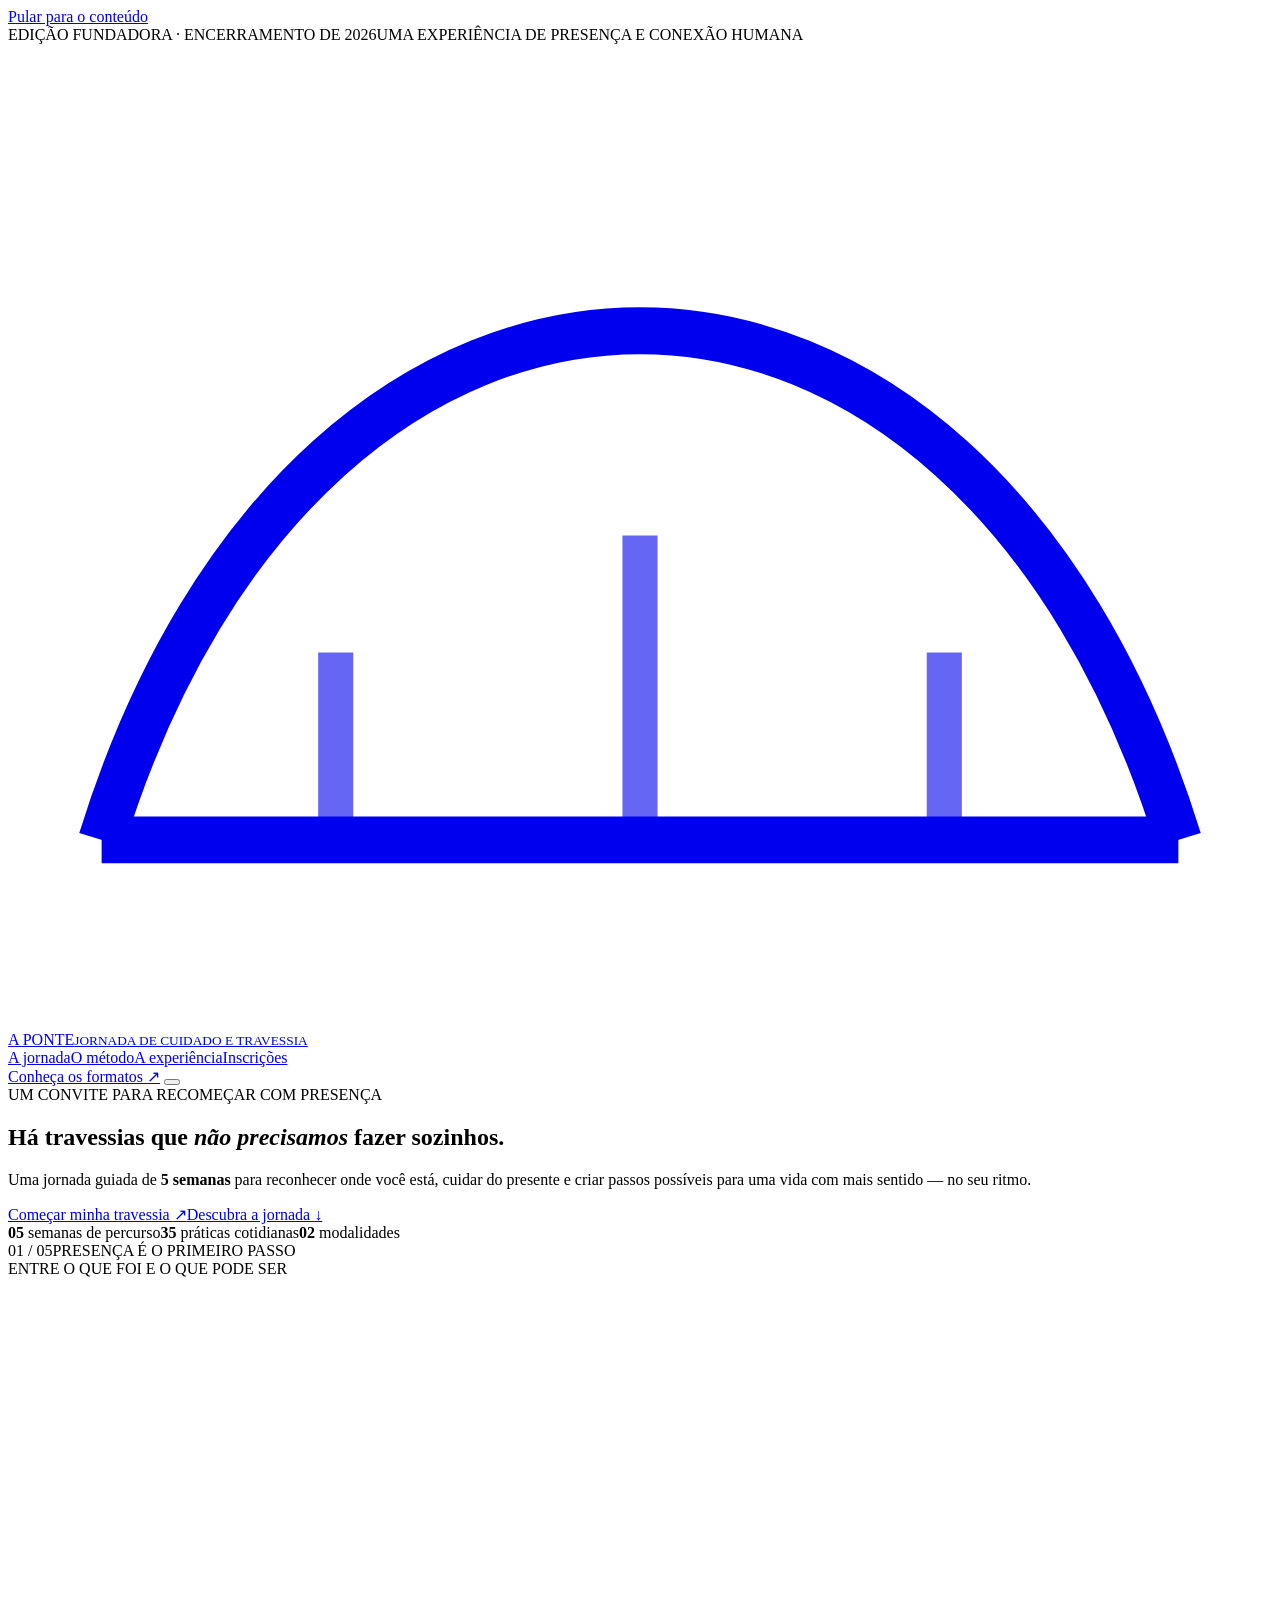
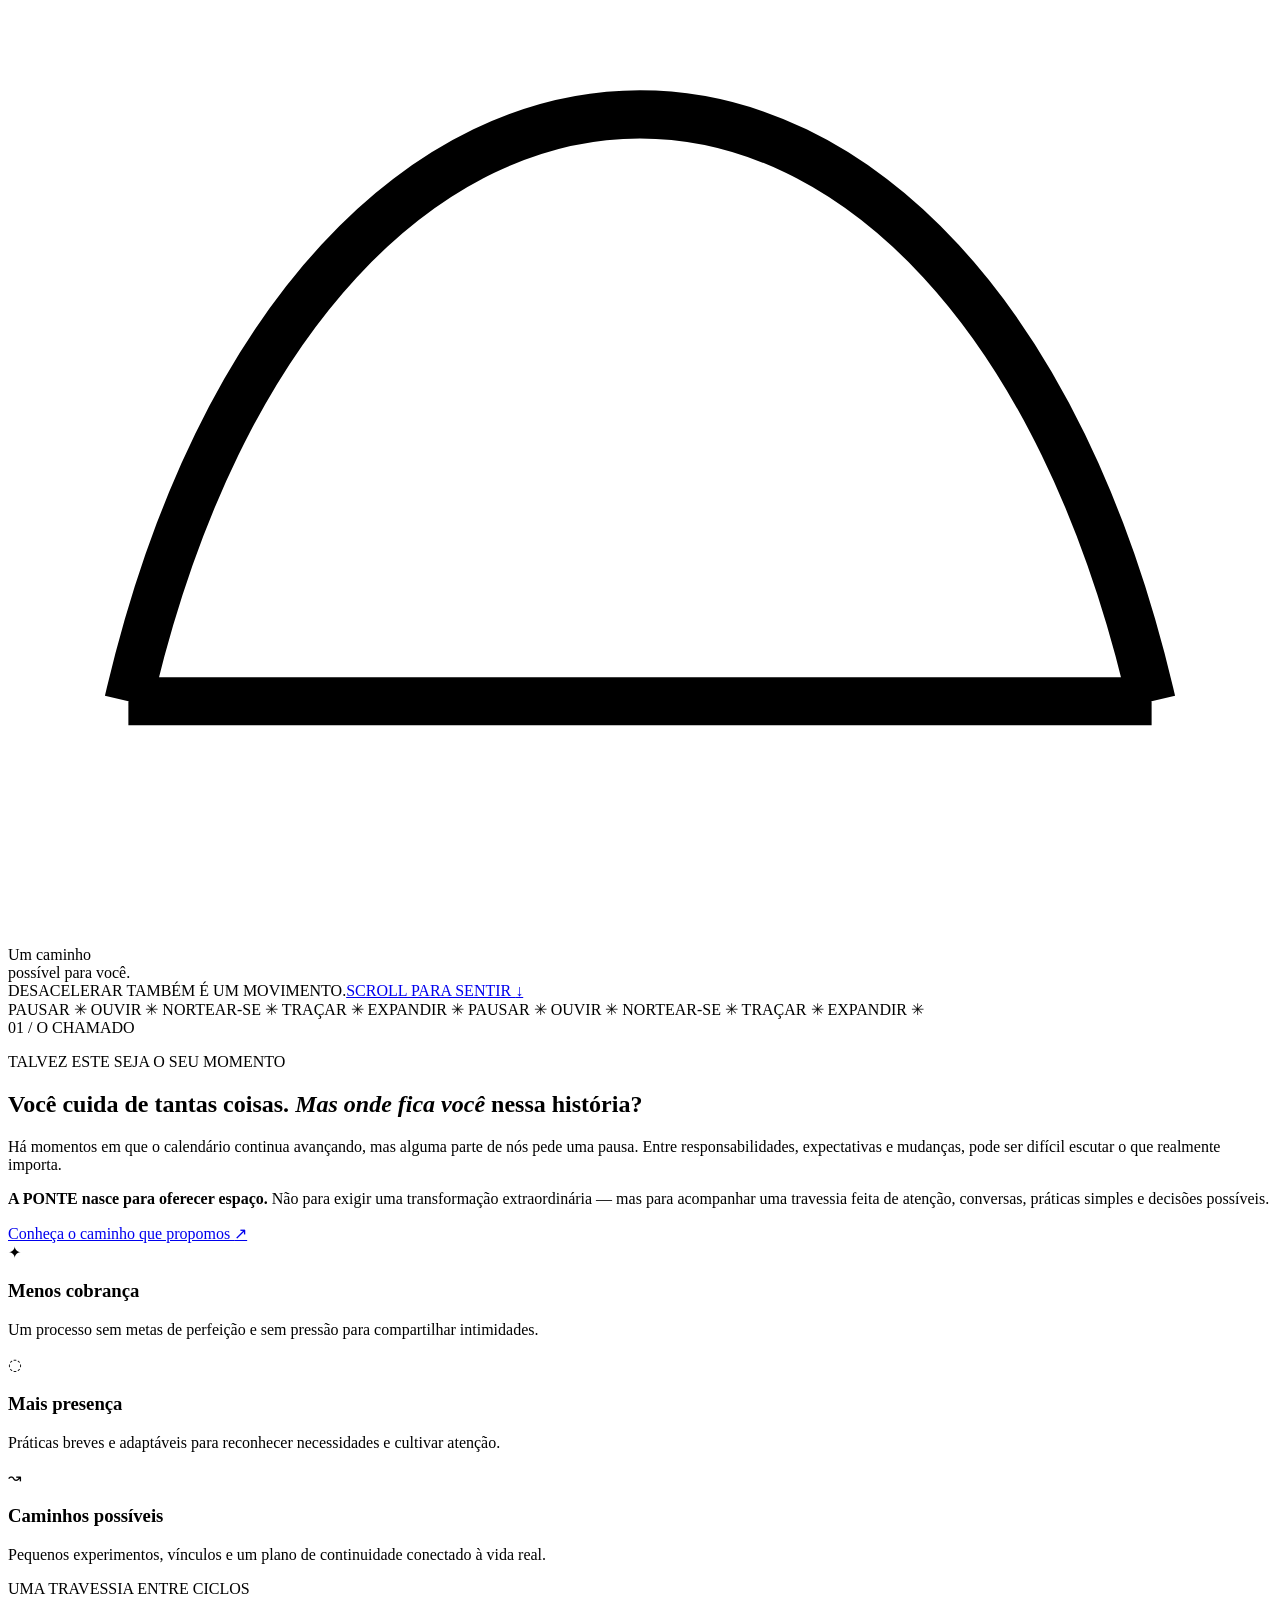
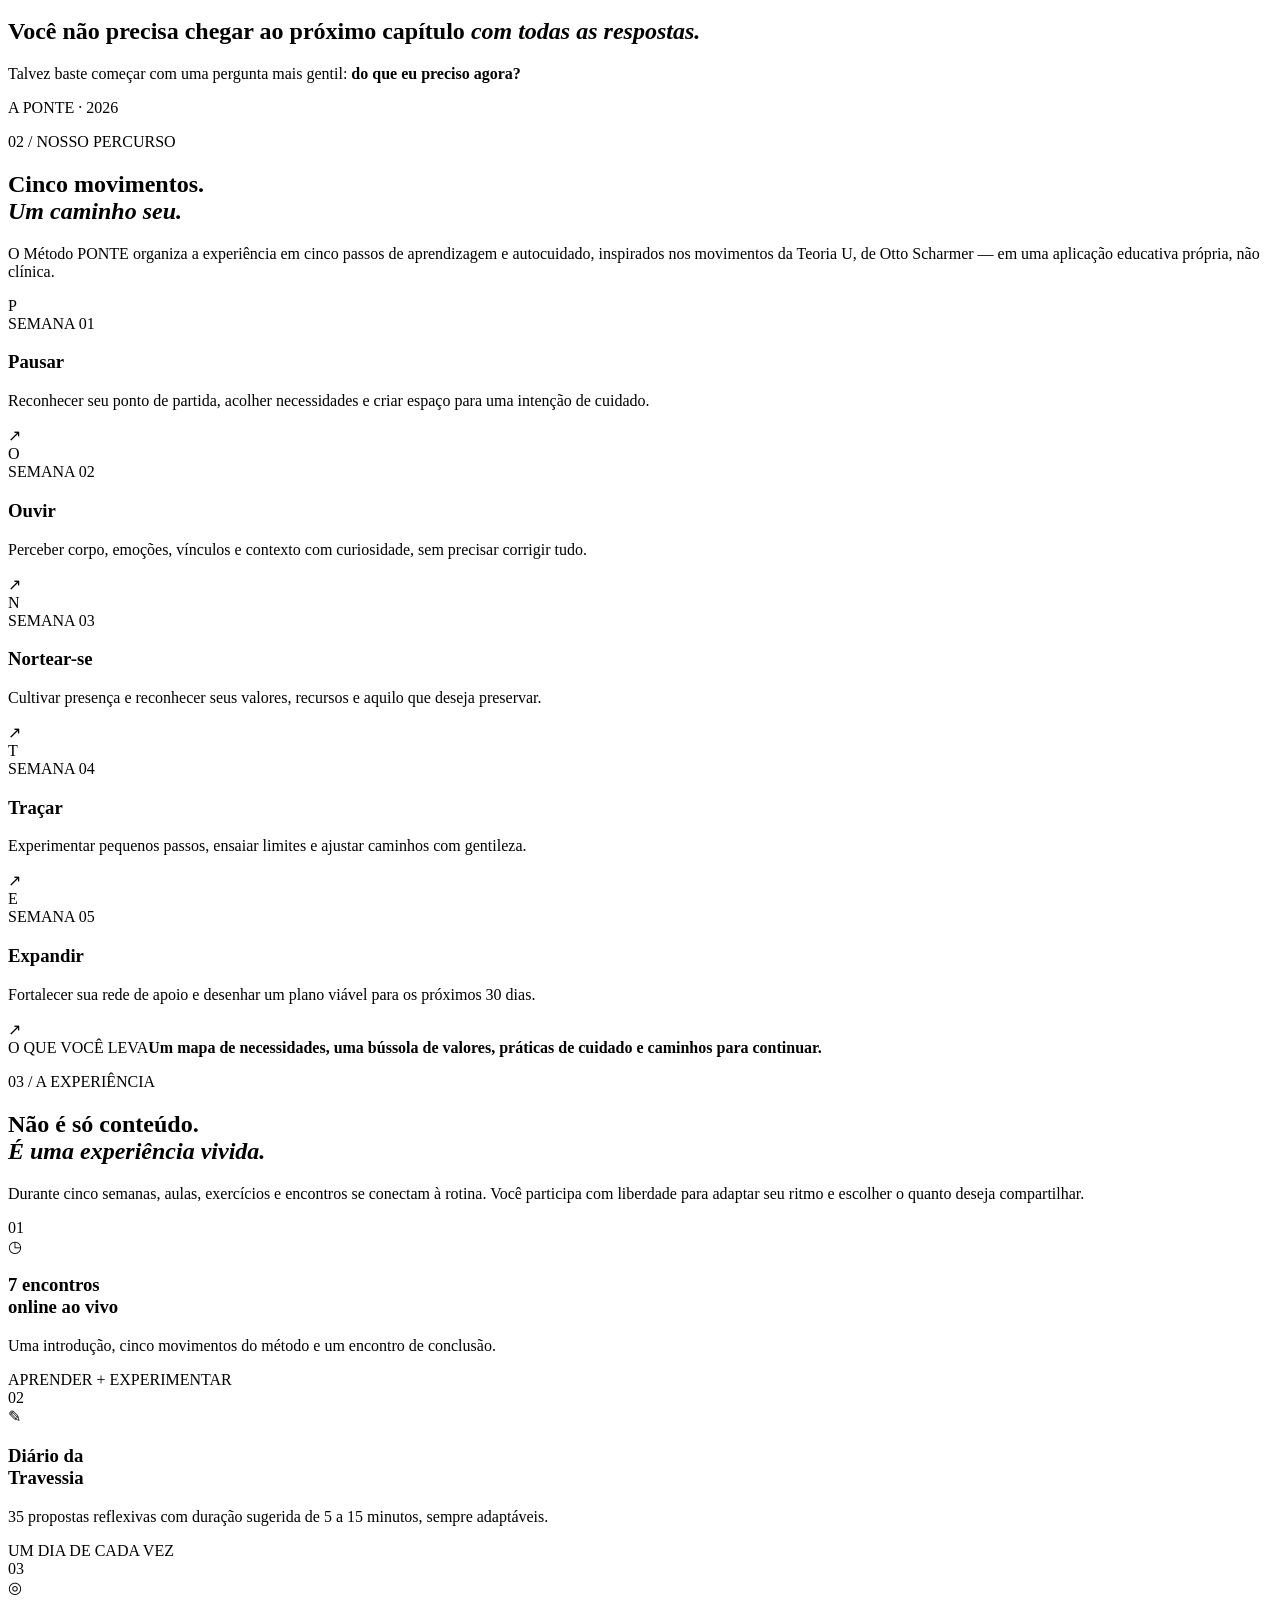
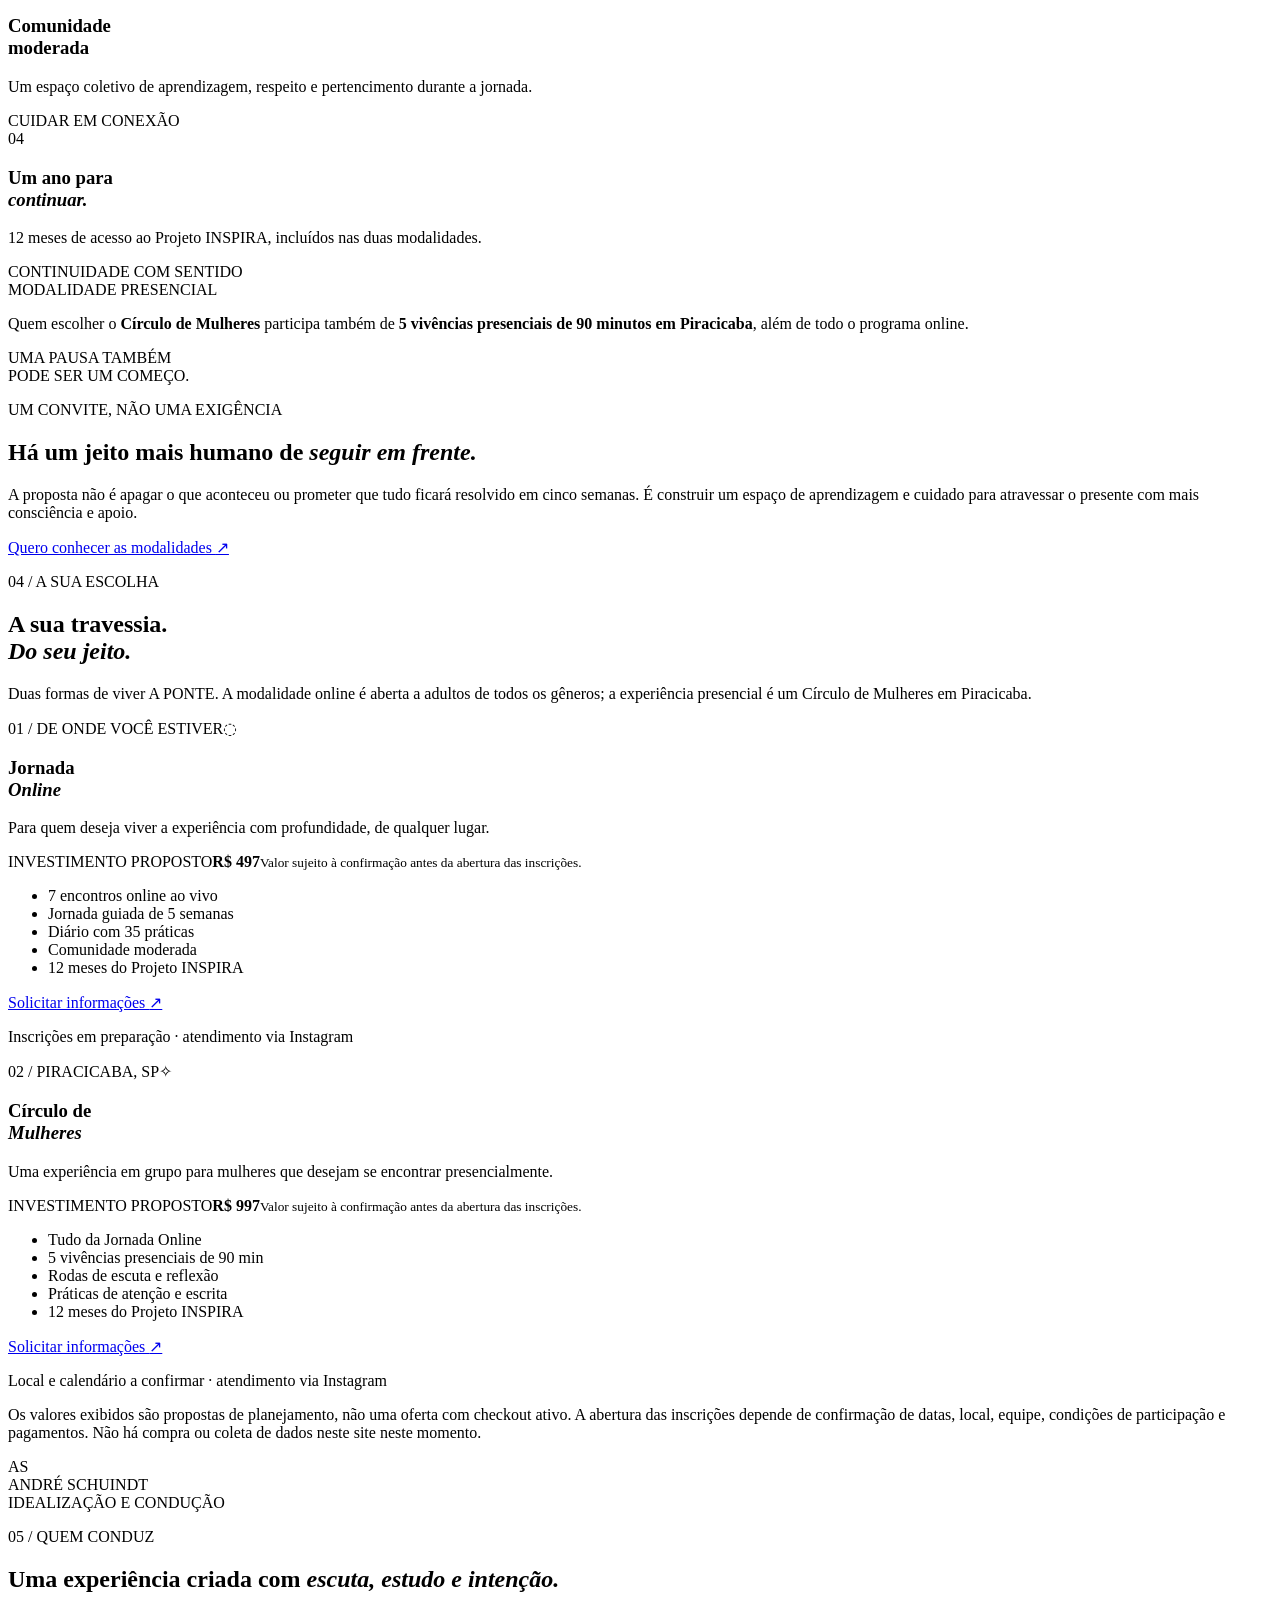
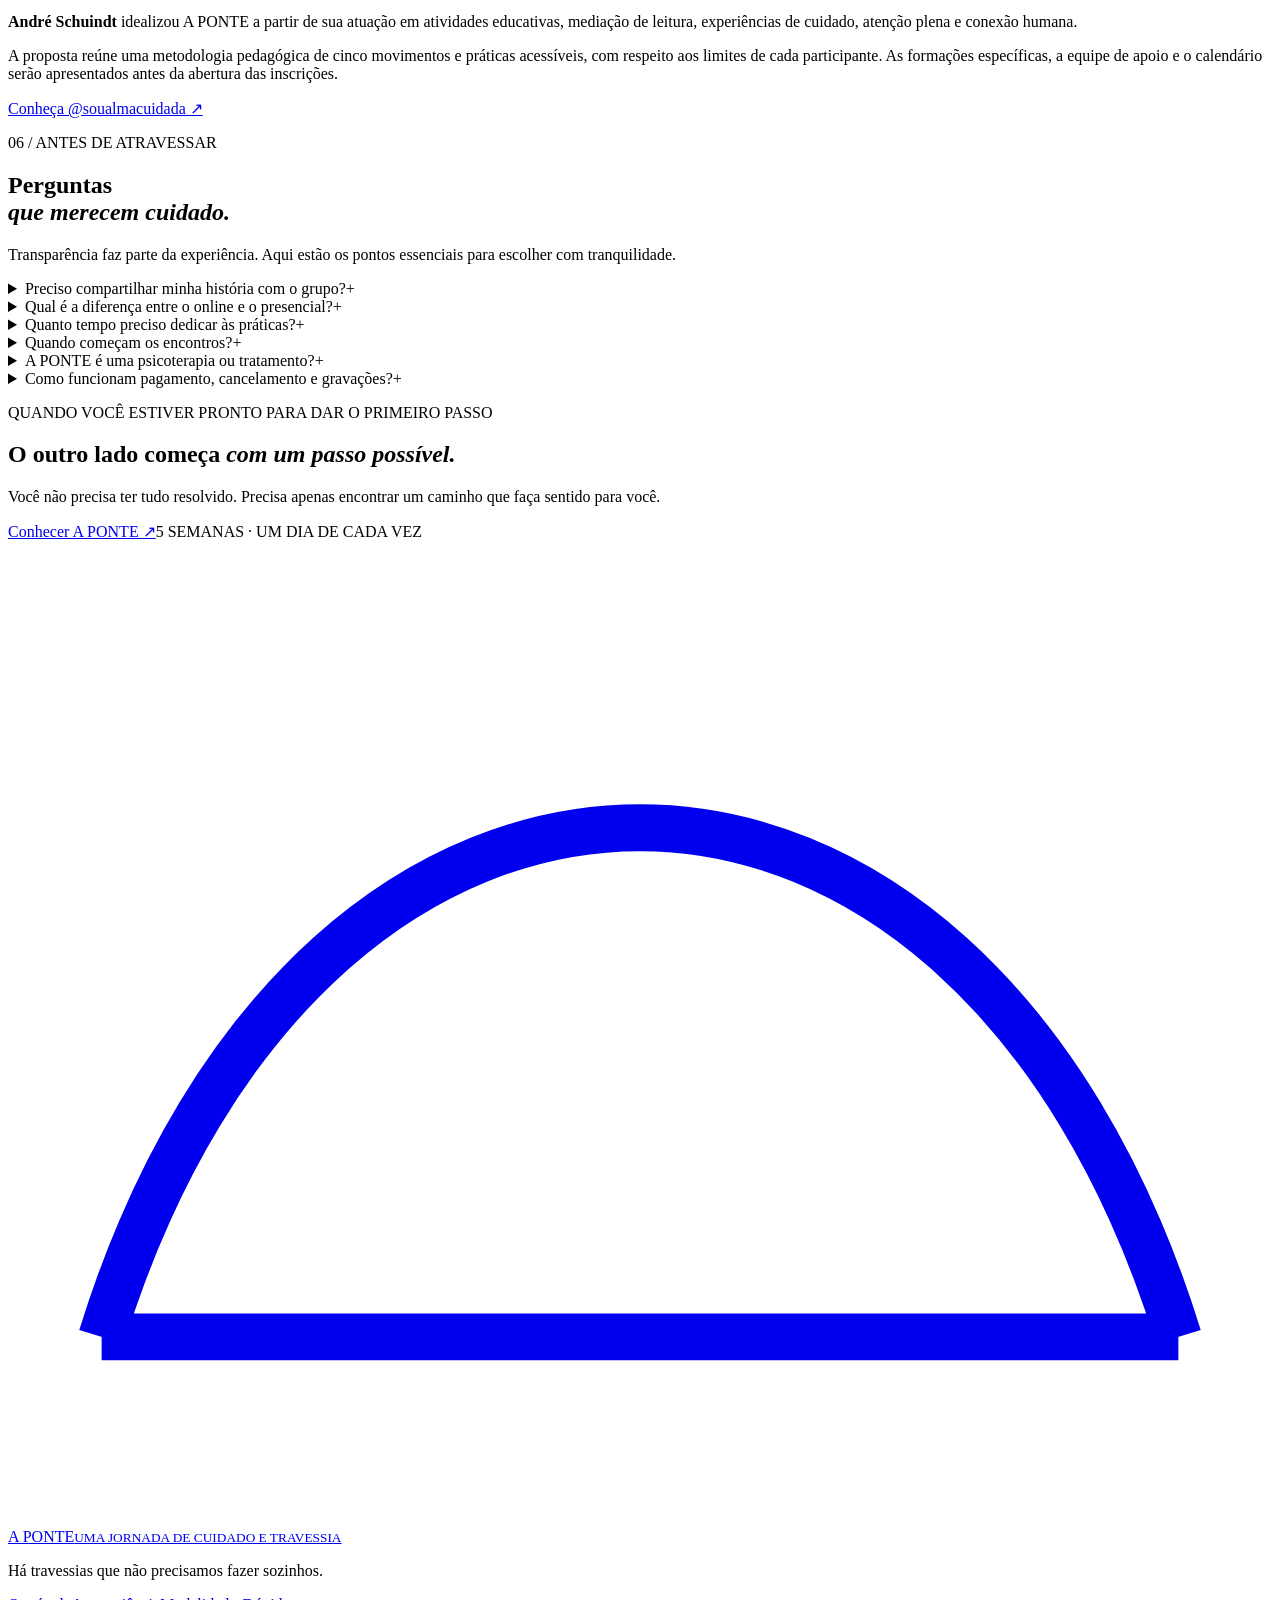
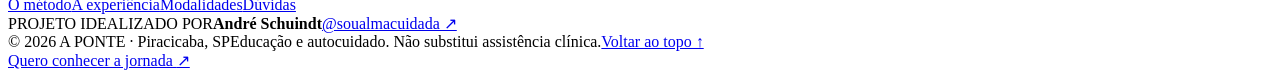
==== aponte/index.html @ 857b1884 "feat(aponte): add index.html" ====
<!doctype html>
<html lang="pt-BR">
<head>
  <meta charset="UTF-8" />
  <meta name="viewport" content="width=device-width, initial-scale=1" />
  <meta name="theme-color" content="#1C1722" />
  <meta name="description" content="A PONTE: uma jornada de cuidado e travessia em 5 semanas. Pausar, ouvir, nortear-se, traçar e expandir. Online ao vivo ou presencial em Piracicaba." />
  <meta property="og:type" content="website" />
  <meta property="og:locale" content="pt_BR" />
  <meta property="og:title" content="A PONTE — Uma Jornada de Cuidado e Travessia" />
  <meta property="og:description" content="Há travessias que não precisamos fazer sozinhos. Conheça a jornada de cinco semanas com práticas de presença, reflexão e conexão humana." />
  <meta property="og:url" content="https://aponte.vercel.app/" />
  <link rel="canonical" href="https://aponte.vercel.app/" />
  <link rel="icon" type="image/svg+xml" href="./favicon.svg" />
  <link rel="preconnect" href="https://fonts.googleapis.com" />
  <link rel="preconnect" href="https://fonts.gstatic.com" crossorigin />
  <link rel="preconnect" href="https://images.unsplash.com" />
  <link href="https://fonts.googleapis.com/css2?family=Cormorant+Garamond:ital,wght@0,400;0,500;0,600;1,400;1,500;1,600&family=DM+Sans:wght@400;450;500;600;700&display=swap" rel="stylesheet" />
  <link rel="stylesheet" href="./styles.css" />
  <title>A PONTE — Uma Jornada de Cuidado e Travessia</title>
</head>
<body>
  <a class="skip-link" href="#conteudo">Pular para o conteúdo</a>
  <div class="progress" aria-hidden="true" id="progress"></div>
  <div class="topline"><span>EDIÇÃO FUNDADORA · ENCERRAMENTO DE 2026</span><span class="topline-right">UMA EXPERIÊNCIA DE PRESENÇA E CONEXÃO HUMANA</span></div>
  <header class="header" id="header">
    <div class="shell nav-inner">
      <a class="brand" href="#inicio" aria-label="A PONTE — Início">
        <svg class="brand-mark" viewBox="0 0 54 42" fill="none" aria-hidden="true"><path d="M4 34C13 5 41 5 50 34" stroke="currentColor" stroke-width="2"/><path d="M4 34H50" stroke="currentColor" stroke-width="2"/><path d="M14 34V26M27 34V21M40 34V26" stroke="currentColor" stroke-opacity=".6" stroke-width="1.5"/></svg>
        <span class="brand-text">A PONTE<small>JORNADA DE CUIDADO E TRAVESSIA</small></span>
      </a>
      <nav id="site-nav" class="site-nav" aria-label="Navegação principal">
        <a href="#essencia">A jornada</a><a href="#metodo">O método</a><a href="#experiencia">A experiência</a><a href="#planos">Inscrições</a>
      </nav>
      <a class="nav-cta" href="#planos">Conheça os formatos <span aria-hidden="true">↗</span></a>
      <button class="menu-toggle" type="button" aria-controls="site-nav" aria-expanded="false" aria-label="Abrir menu"><span></span><span></span></button>
    </div>
  </header>

  <main id="conteudo">
    <section class="hero" id="inicio" aria-labelledby="hero-title">
      <div class="hero-grain" aria-hidden="true"></div>
      <div class="shell hero-grid">
        <div class="hero-copy" data-reveal>
          <div class="eyebrow"><span class="eyebrow-line"></span> UM CONVITE PARA RECOMEÇAR COM PRESENÇA</div>
          <h1 id="hero-title">Há travessias que <em>não precisamos</em> fazer sozinhos<span class="dot">.</span></h1>
          <p class="hero-lead">Uma jornada guiada de <strong>5 semanas</strong> para reconhecer onde você está, cuidar do presente e criar passos possíveis para uma vida com mais sentido — no seu ritmo.</p>
          <div class="hero-actions"><a class="btn btn-primary" href="#planos">Começar minha travessia <span aria-hidden="true">↗</span></a><a class="quiet-link" href="#essencia">Descubra a jornada <span aria-hidden="true">↓</span></a></div>
          <div class="hero-facts" aria-label="Informações principais"><span><b>05</b> semanas de percurso</span><i></i><span><b>35</b> práticas cotidianas</span><i></i><span><b>02</b> modalidades</span></div>
        </div>
        <div class="hero-scene" data-reveal>
          <div class="scene-ring" aria-hidden="true"></div>
          <div class="hero-arch" role="img" aria-label="Luz suave sobre a paisagem, evocando o início de uma travessia">
            <div class="hero-arch-sun"></div>
            <div class="scene-caption"><span>01 / 05</span><span>PRESENÇA É O PRIMEIRO PASSO</span></div>
          </div>
          <div class="scene-side-note">ENTRE O QUE FOI E O QUE PODE SER</div>
          <div class="scene-badge"><svg viewBox="0 0 42 42" aria-hidden="true"><path d="M4 34C10 8 32 8 38 34M4 34H38" stroke="currentColor" fill="none" stroke-width="1.6"/></svg><span>Um caminho<br/>possível para você.</span></div>
        </div>
      </div>
      <div class="hero-bottom"><span>DESACELERAR TAMBÉM É UM MOVIMENTO.</span><a href="#essencia" aria-label="Ir para a próxima seção">SCROLL PARA SENTIR <span aria-hidden="true">↓</span></a></div>
    </section>

    <div class="marquee" aria-label="Pausar. Ouvir. Nortear-se. Traçar. Expandir."><div>PAUSAR <span>✳</span> OUVIR <span>✳</span> NORTEAR-SE <span>✳</span> TRAÇAR <span>✳</span> EXPANDIR <span>✳</span> PAUSAR <span>✳</span> OUVIR <span>✳</span> NORTEAR-SE <span>✳</span> TRAÇAR <span>✳</span> EXPANDIR <span>✳</span></div></div>

    <section class="section essence" id="essencia" aria-labelledby="essence-title">
      <div class="shell essence-grid">
        <div class="section-index" data-reveal><span class="section-number">01 / O CHAMADO</span><div class="mini-arch" aria-hidden="true"></div></div>
        <div class="essence-copy" data-reveal>
          <p class="overline">TALVEZ ESTE SEJA O SEU MOMENTO</p>
          <h2 id="essence-title">Você cuida de tantas coisas. <em>Mas onde fica você</em> nessa história?</h2>
          <p>Há momentos em que o calendário continua avançando, mas alguma parte de nós pede uma pausa. Entre responsabilidades, expectativas e mudanças, pode ser difícil escutar o que realmente importa.</p>
          <p><strong>A PONTE nasce para oferecer espaço.</strong> Não para exigir uma transformação extraordinária — mas para acompanhar uma travessia feita de atenção, conversas, práticas simples e decisões possíveis.</p>
          <a class="text-link" href="#metodo">Conheça o caminho que propomos <span aria-hidden="true">↗</span></a>
        </div>
      </div>
      <div class="shell essence-cards" data-reveal>
        <article><span class="card-symbol">✦</span><h3>Menos cobrança</h3><p>Um processo sem metas de perfeição e sem pressão para compartilhar intimidades.</p></article>
        <article><span class="card-symbol">◌</span><h3>Mais presença</h3><p>Práticas breves e adaptáveis para reconhecer necessidades e cultivar atenção.</p></article>
        <article><span class="card-symbol">↝</span><h3>Caminhos possíveis</h3><p>Pequenos experimentos, vínculos e um plano de continuidade conectado à vida real.</p></article>
      </div>
    </section>

    <section class="visual-interlude" aria-labelledby="interlude-title">
      <div class="interlude-image" role="img" aria-label="Montanhas e lago sob luz natural suave"></div>
      <div class="interlude-shade"></div>
      <div class="shell interlude-content" data-reveal><p class="overline">UMA TRAVESSIA ENTRE CICLOS</p><h2 id="interlude-title">Você não precisa chegar ao próximo capítulo <em>com todas as respostas.</em></h2><p>Talvez baste começar com uma pergunta mais gentil: <strong>do que eu preciso agora?</strong></p></div>
      <div class="interlude-corner" aria-hidden="true">A PONTE · 2026</div>
    </section>

    <section class="section method" id="metodo" aria-labelledby="method-title">
      <div class="shell">
        <div class="method-heading" data-reveal><div><p class="overline">02 / NOSSO PERCURSO</p><h2 id="method-title">Cinco movimentos.<br/><em>Um caminho seu.</em></h2></div><p>O Método PONTE organiza a experiência em cinco passos de aprendizagem e autocuidado, inspirados nos movimentos da Teoria U, de Otto Scharmer — em uma aplicação educativa própria, não clínica.</p></div>
        <div class="method-list">
          <article class="method-item" data-reveal><div class="method-letter">P</div><div><span>SEMANA 01</span><h3>Pausar</h3></div><p>Reconhecer seu ponto de partida, acolher necessidades e criar espaço para uma intenção de cuidado.</p><div class="method-arrow" aria-hidden="true">↗</div></article>
          <article class="method-item" data-reveal><div class="method-letter">O</div><div><span>SEMANA 02</span><h3>Ouvir</h3></div><p>Perceber corpo, emoções, vínculos e contexto com curiosidade, sem precisar corrigir tudo.</p><div class="method-arrow" aria-hidden="true">↗</div></article>
          <article class="method-item" data-reveal><div class="method-letter">N</div><div><span>SEMANA 03</span><h3>Nortear-se</h3></div><p>Cultivar presença e reconhecer seus valores, recursos e aquilo que deseja preservar.</p><div class="method-arrow" aria-hidden="true">↗</div></article>
          <article class="method-item" data-reveal><div class="method-letter">T</div><div><span>SEMANA 04</span><h3>Traçar</h3></div><p>Experimentar pequenos passos, ensaiar limites e ajustar caminhos com gentileza.</p><div class="method-arrow" aria-hidden="true">↗</div></article>
          <article class="method-item" data-reveal><div class="method-letter">E</div><div><span>SEMANA 05</span><h3>Expandir</h3></div><p>Fortalecer sua rede de apoio e desenhar um plano viável para os próximos 30 dias.</p><div class="method-arrow" aria-hidden="true">↗</div></article>
        </div>
        <div class="method-note" data-reveal><span>O QUE VOCÊ LEVA</span><strong>Um mapa de necessidades, uma bússola de valores, práticas de cuidado e caminhos para continuar.</strong></div>
      </div>
    </section>

    <section class="section experience" id="experiencia" aria-labelledby="experience-title">
      <div class="shell">
        <div class="exp-header" data-reveal><div><p class="overline">03 / A EXPERIÊNCIA</p><h2 id="experience-title">Não é só conteúdo.<br/><em>É uma experiência vivida.</em></h2></div><p>Durante cinco semanas, aulas, exercícios e encontros se conectam à rotina. Você participa com liberdade para adaptar seu ritmo e escolher o quanto deseja compartilhar.</p></div>
        <div class="exp-grid" data-reveal>
          <article class="exp-feature exp-feature-dark"><span class="exp-n">01</span><div class="exp-icon">◷</div><h3>7 encontros<br/>online ao vivo</h3><p>Uma introdução, cinco movimentos do método e um encontro de conclusão.</p><span class="exp-foot">APRENDER + EXPERIMENTAR</span></article>
          <article class="exp-feature"><span class="exp-n">02</span><div class="exp-icon">✎</div><h3>Diário da<br/>Travessia</h3><p>35 propostas reflexivas com duração sugerida de 5 a 15 minutos, sempre adaptáveis.</p><span class="exp-foot">UM DIA DE CADA VEZ</span></article>
          <article class="exp-feature"><span class="exp-n">03</span><div class="exp-icon">◎</div><h3>Comunidade<br/>moderada</h3><p>Um espaço coletivo de aprendizagem, respeito e pertencimento durante a jornada.</p><span class="exp-foot">CUIDAR EM CONEXÃO</span></article>
          <article class="exp-feature exp-feature-photo"><span class="exp-n">04</span><div><h3>Um ano para<br/><em>continuar.</em></h3><p>12 meses de acesso ao Projeto INSPIRA, incluídos nas duas modalidades.</p><span class="exp-foot">CONTINUIDADE COM SENTIDO</span></div></article>
        </div>
        <div class="exp-subnote"><span>MODALIDADE PRESENCIAL</span><p>Quem escolher o <strong>Círculo de Mulheres</strong> participa também de <strong>5 vivências presenciais de 90 minutos em Piracicaba</strong>, além de todo o programa online.</p></div>
      </div>
    </section>

    <section class="section invitation" aria-labelledby="invitation-title">
      <div class="shell invitation-layout" data-reveal><div class="invitation-frame"><span>UMA PAUSA TAMBÉM<br/>PODE SER UM COMEÇO.</span></div><div class="invitation-copy"><p class="overline">UM CONVITE, NÃO UMA EXIGÊNCIA</p><h2 id="invitation-title">Há um jeito mais humano de <em>seguir em frente.</em></h2><p>A proposta não é apagar o que aconteceu ou prometer que tudo ficará resolvido em cinco semanas. É construir um espaço de aprendizagem e cuidado para atravessar o presente com mais consciência e apoio.</p><a href="#planos" class="btn btn-outline">Quero conhecer as modalidades <span aria-hidden="true">↗</span></a></div></div>
    </section>

    <section class="section plans" id="planos" aria-labelledby="plans-title">
      <div class="shell">
        <div class="plans-head" data-reveal><p class="overline">04 / A SUA ESCOLHA</p><h2 id="plans-title">A sua travessia.<br/><em>Do seu jeito.</em></h2><p>Duas formas de viver A PONTE. A modalidade online é aberta a adultos de todos os gêneros; a experiência presencial é um Círculo de Mulheres em Piracicaba.</p></div>
        <div class="plans-grid" data-reveal>
          <article class="plan-card plan-light"><div class="plan-top"><span>01 / DE ONDE VOCÊ ESTIVER</span><span class="plan-symbol">◌</span></div><h3>Jornada<br/><em>Online</em></h3><p class="plan-desc">Para quem deseja viver a experiência com profundidade, de qualquer lugar.</p><div class="plan-price"><span>INVESTIMENTO PROPOSTO</span><strong>R$ 497</strong><small>Valor sujeito à confirmação antes da abertura das inscrições.</small></div><ul><li>7 encontros online ao vivo</li><li>Jornada guiada de 5 semanas</li><li>Diário com 35 práticas</li><li>Comunidade moderada</li><li>12 meses do Projeto INSPIRA</li></ul><a class="btn btn-ink" data-plan="online" href="https://www.instagram.com/soualmacuidada/" target="_blank" rel="noopener noreferrer">Solicitar informações <span aria-hidden="true">↗</span></a><p class="plan-caution">Inscrições em preparação · atendimento via Instagram</p></article>
          <article class="plan-card plan-dark"><div class="plan-top"><span>02 / PIRACICABA, SP</span><span class="plan-symbol">✧</span></div><h3>Círculo de<br/><em>Mulheres</em></h3><p class="plan-desc">Uma experiência em grupo para mulheres que desejam se encontrar presencialmente.</p><div class="plan-price"><span>INVESTIMENTO PROPOSTO</span><strong>R$ 997</strong><small>Valor sujeito à confirmação antes da abertura das inscrições.</small></div><ul><li>Tudo da Jornada Online</li><li>5 vivências presenciais de 90 min</li><li>Rodas de escuta e reflexão</li><li>Práticas de atenção e escrita</li><li>12 meses do Projeto INSPIRA</li></ul><a class="btn btn-primary" data-plan="presencial" href="https://www.instagram.com/soualmacuidada/" target="_blank" rel="noopener noreferrer">Solicitar informações <span aria-hidden="true">↗</span></a><p class="plan-caution">Local e calendário a confirmar · atendimento via Instagram</p></article>
        </div>
        <p class="plans-disclaimer" data-reveal>Os valores exibidos são propostas de planejamento, não uma oferta com checkout ativo. A abertura das inscrições depende de confirmação de datas, local, equipe, condições de participação e pagamentos. Não há compra ou coleta de dados neste site neste momento.</p>
      </div>
    </section>

    <section class="section facilitator" id="conducao" aria-labelledby="facilitator-title">
      <div class="shell facilitator-grid"><div class="facilitator-visual" data-reveal><div class="facilitator-monogram">AS</div><span>ANDRÉ SCHUINDT<br/>IDEALIZAÇÃO E CONDUÇÃO</span></div><div data-reveal><p class="overline">05 / QUEM CONDUZ</p><h2 id="facilitator-title">Uma experiência criada com <em>escuta, estudo e intenção.</em></h2><p><strong>André Schuindt</strong> idealizou A PONTE a partir de sua atuação em atividades educativas, mediação de leitura, experiências de cuidado, atenção plena e conexão humana.</p><p>A proposta reúne uma metodologia pedagógica de cinco movimentos e práticas acessíveis, com respeito aos limites de cada participante. As formações específicas, a equipe de apoio e o calendário serão apresentados antes da abertura das inscrições.</p><a class="text-link" href="https://www.instagram.com/soualmacuidada/" target="_blank" rel="noopener noreferrer">Conheça @soualmacuidada <span aria-hidden="true">↗</span></a></div></div>
    </section>

    <section class="section faq" id="perguntas" aria-labelledby="faq-title"><div class="shell faq-grid"><div data-reveal><p class="overline">06 / ANTES DE ATRAVESSAR</p><h2 id="faq-title">Perguntas<br/><em>que merecem cuidado.</em></h2><p>Transparência faz parte da experiência. Aqui estão os pontos essenciais para escolher com tranquilidade.</p></div><div class="faq-items" data-reveal>
      <details><summary>Preciso compartilhar minha história com o grupo?<span>+</span></summary><div class="answer">Não. A participação nas conversas é sempre voluntária. Você pode acompanhar, refletir e realizar as práticas no seu ritmo, sem exposição de intimidades.</div></details>
      <details><summary>Qual é a diferença entre o online e o presencial?<span>+</span></summary><div class="answer">O online inclui sete encontros ao vivo, materiais, Diário da Travessia, comunidade e 12 meses do INSPIRA. O Círculo de Mulheres inclui tudo isso e mais cinco vivências presenciais de 90 minutos em Piracicaba. As rodas presenciais não serão transmitidas à turma online.</div></details>
      <details><summary>Quanto tempo preciso dedicar às práticas?<span>+</span></summary><div class="answer">As propostas do diário foram planejadas para cerca de 5 a 15 minutos por dia, com alternativas mais curtas. Não é necessário completar cada prática para permanecer na jornada.</div></details>
      <details><summary>Quando começam os encontros?<span>+</span></summary><div class="answer">A primeira edição é planejada para o encerramento de 2026. O calendário, os horários, o espaço presencial e as regras de participação serão divulgados antes da abertura das inscrições.</div></details>
      <details><summary>A PONTE é uma psicoterapia ou tratamento?<span>+</span></summary><div class="answer">Não. A PONTE é uma experiência educativa de autocuidado e desenvolvimento pessoal. Não substitui psicoterapia, atendimento médico, avaliação profissional nem serviços de urgência. Se você precisa de cuidado clínico, procure profissionais habilitados.</div></details>
      <details><summary>Como funcionam pagamento, cancelamento e gravações?<span>+</span></summary><div class="answer">Os meios de pagamento, o parcelamento, a política de cancelamento e o prazo de acesso às gravações didáticas serão publicados na abertura das inscrições, com respeito à legislação aplicável. Conversas íntimas de participantes não serão utilizadas como material promocional ou gravadas como parte da oferta.</div></details>
    </div></div></section>

    <section class="final-cta" aria-labelledby="final-title"><div class="final-halo" aria-hidden="true"></div><div class="shell final-inner" data-reveal><p class="overline">QUANDO VOCÊ ESTIVER PRONTO PARA DAR O PRIMEIRO PASSO</p><h2 id="final-title">O outro lado começa <em>com um passo possível.</em></h2><p>Você não precisa ter tudo resolvido. Precisa apenas encontrar um caminho que faça sentido para você.</p><a class="btn btn-primary" href="#planos">Conhecer A PONTE <span aria-hidden="true">↗</span></a><span>5 SEMANAS · UM DIA DE CADA VEZ</span></div></section>
  </main>
  <footer class="footer"><div class="shell footer-main"><div><a class="brand footer-brand" href="#inicio"><svg class="brand-mark" viewBox="0 0 54 42" fill="none" aria-hidden="true"><path d="M4 34C13 5 41 5 50 34M4 34H50" stroke="currentColor" stroke-width="2"/></svg><span class="brand-text">A PONTE<small>UMA JORNADA DE CUIDADO E TRAVESSIA</small></span></a><p>Há travessias que não precisamos fazer sozinhos.</p></div><div class="footer-links"><a href="#metodo">O método</a><a href="#experiencia">A experiência</a><a href="#planos">Modalidades</a><a href="#perguntas">Dúvidas</a></div><div class="footer-contact"><span>PROJETO IDEALIZADO POR</span><strong>André Schuindt</strong><a href="https://www.instagram.com/soualmacuidada/" target="_blank" rel="noopener noreferrer">@soualmacuidada ↗</a></div></div><div class="shell footer-bottom"><span>© <span id="year">2026</span> A PONTE · Piracicaba, SP</span><span>Educação e autocuidado. Não substitui assistência clínica.</span><a href="#inicio">Voltar ao topo ↑</a></div></footer>
  <div class="mobile-sticky"><a href="#planos">Quero conhecer a jornada <span aria-hidden="true">↗</span></a></div>
  <script src="./script.js" defer></script>
</body>
</html>
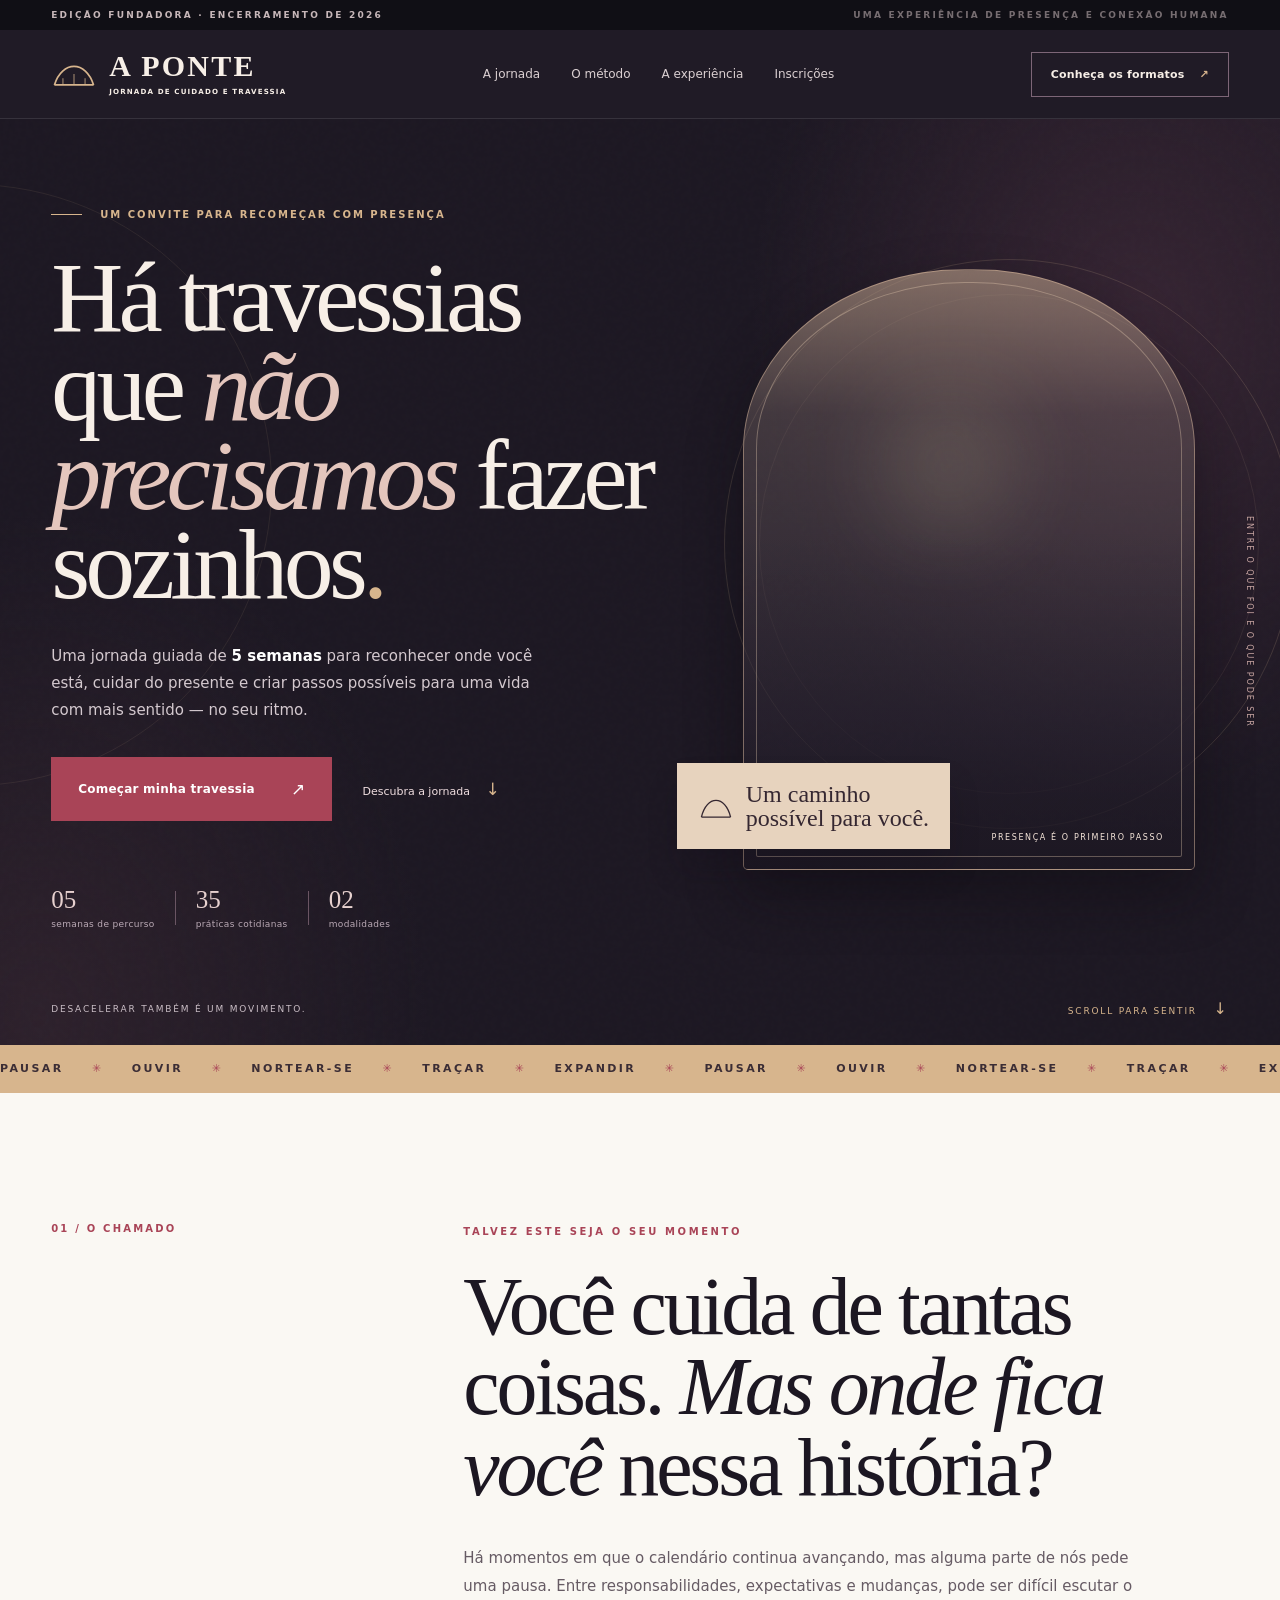
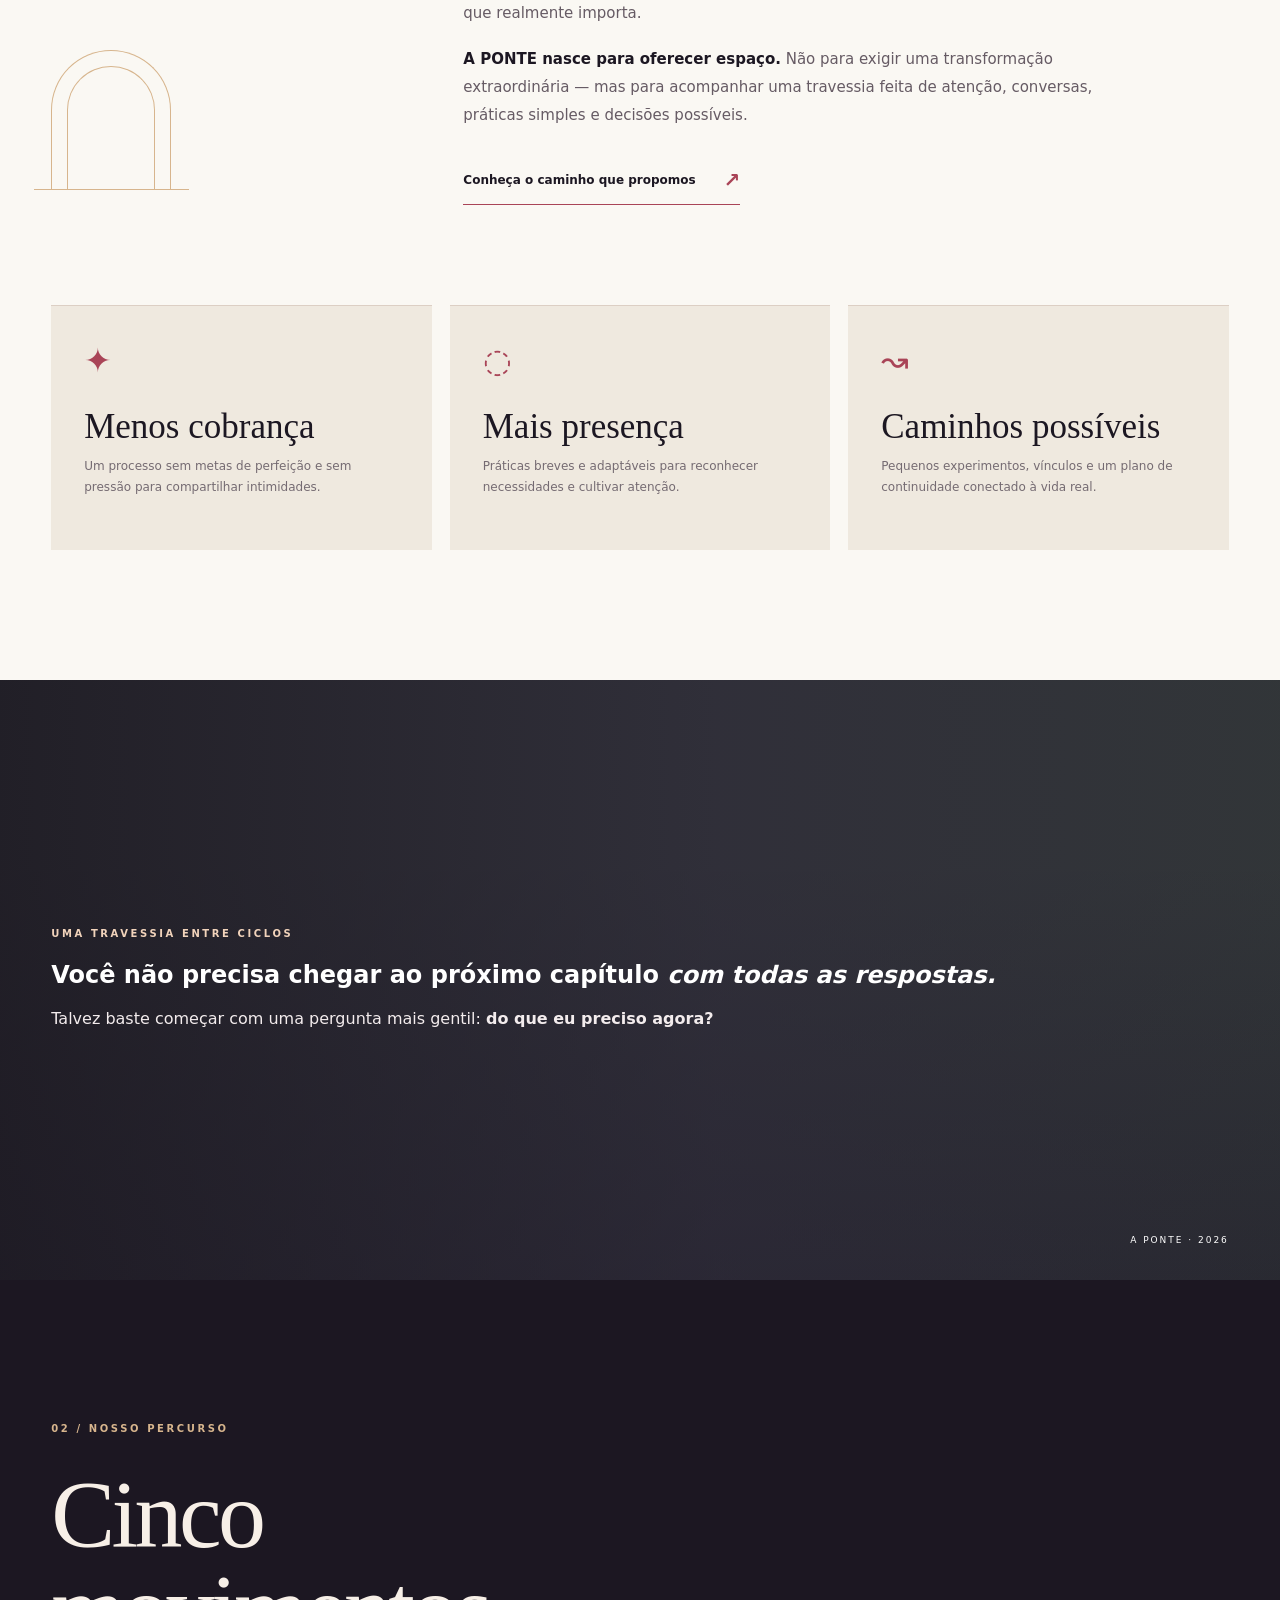
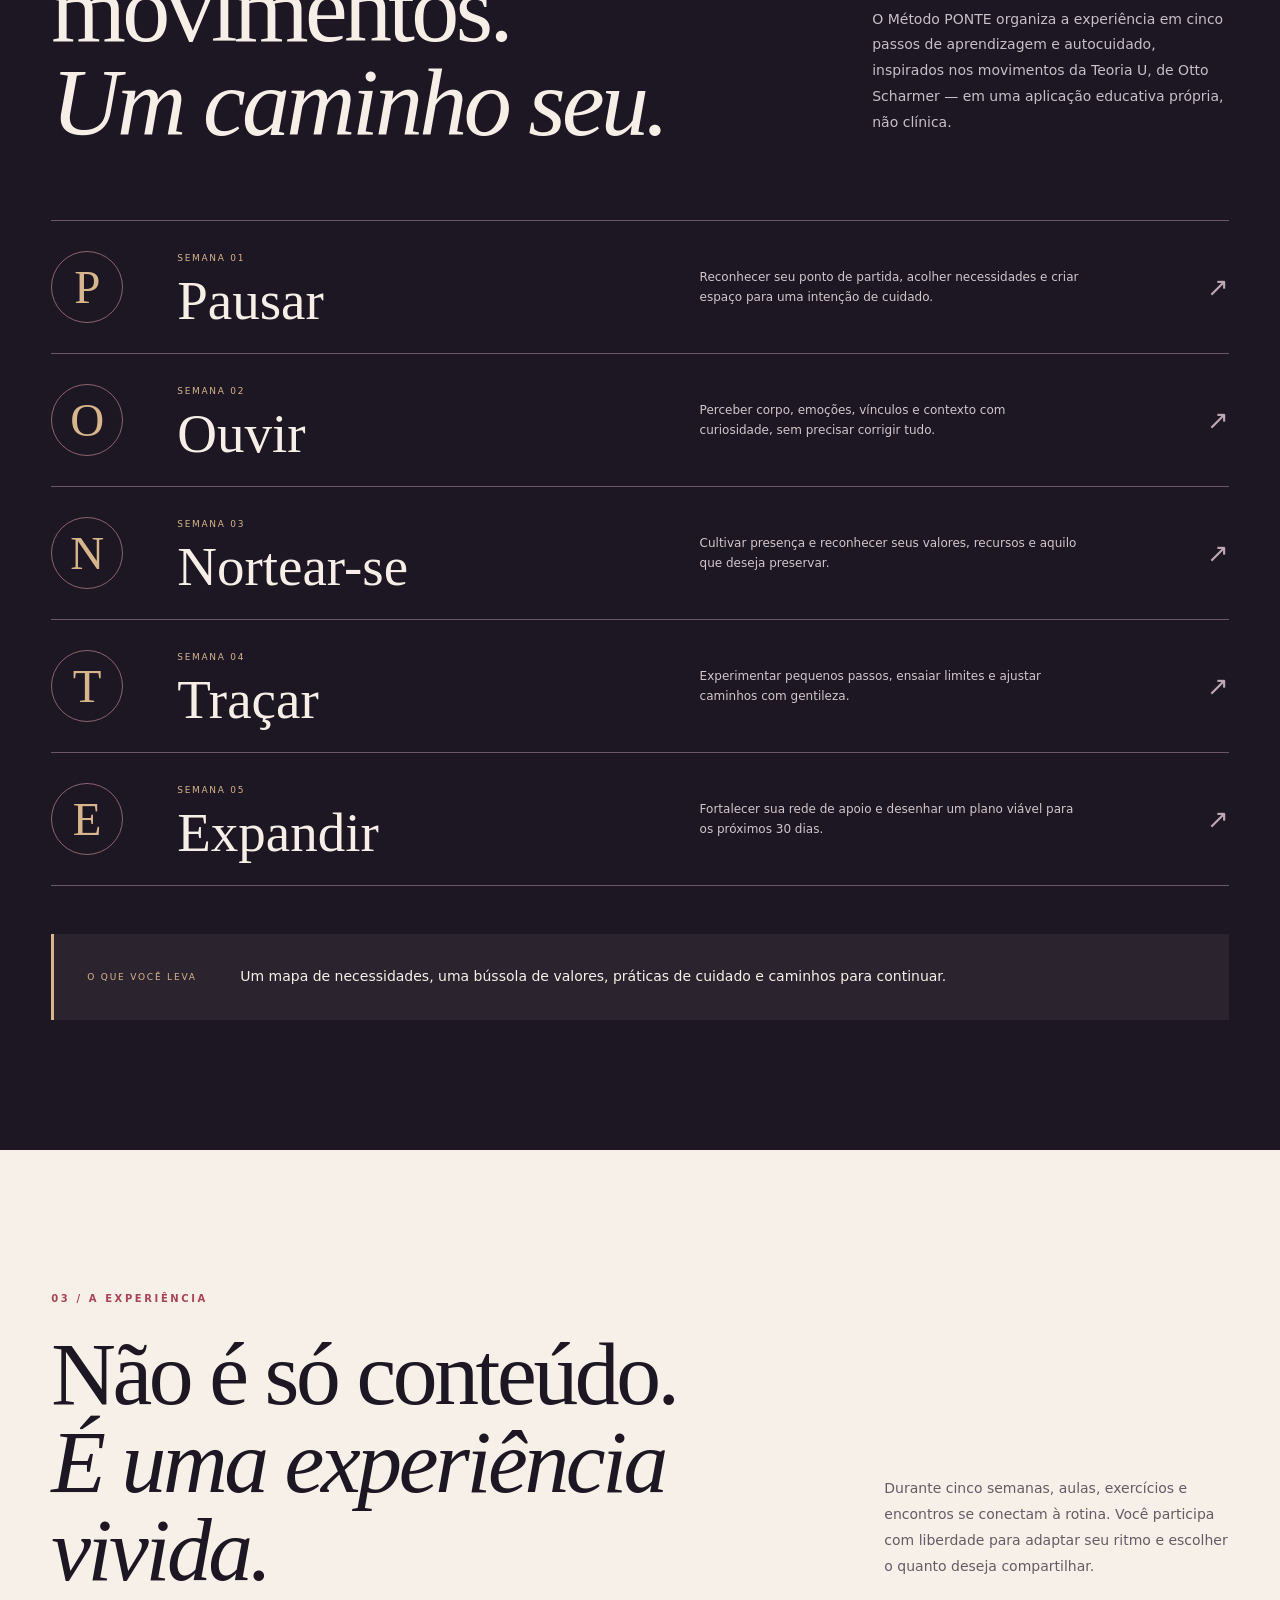
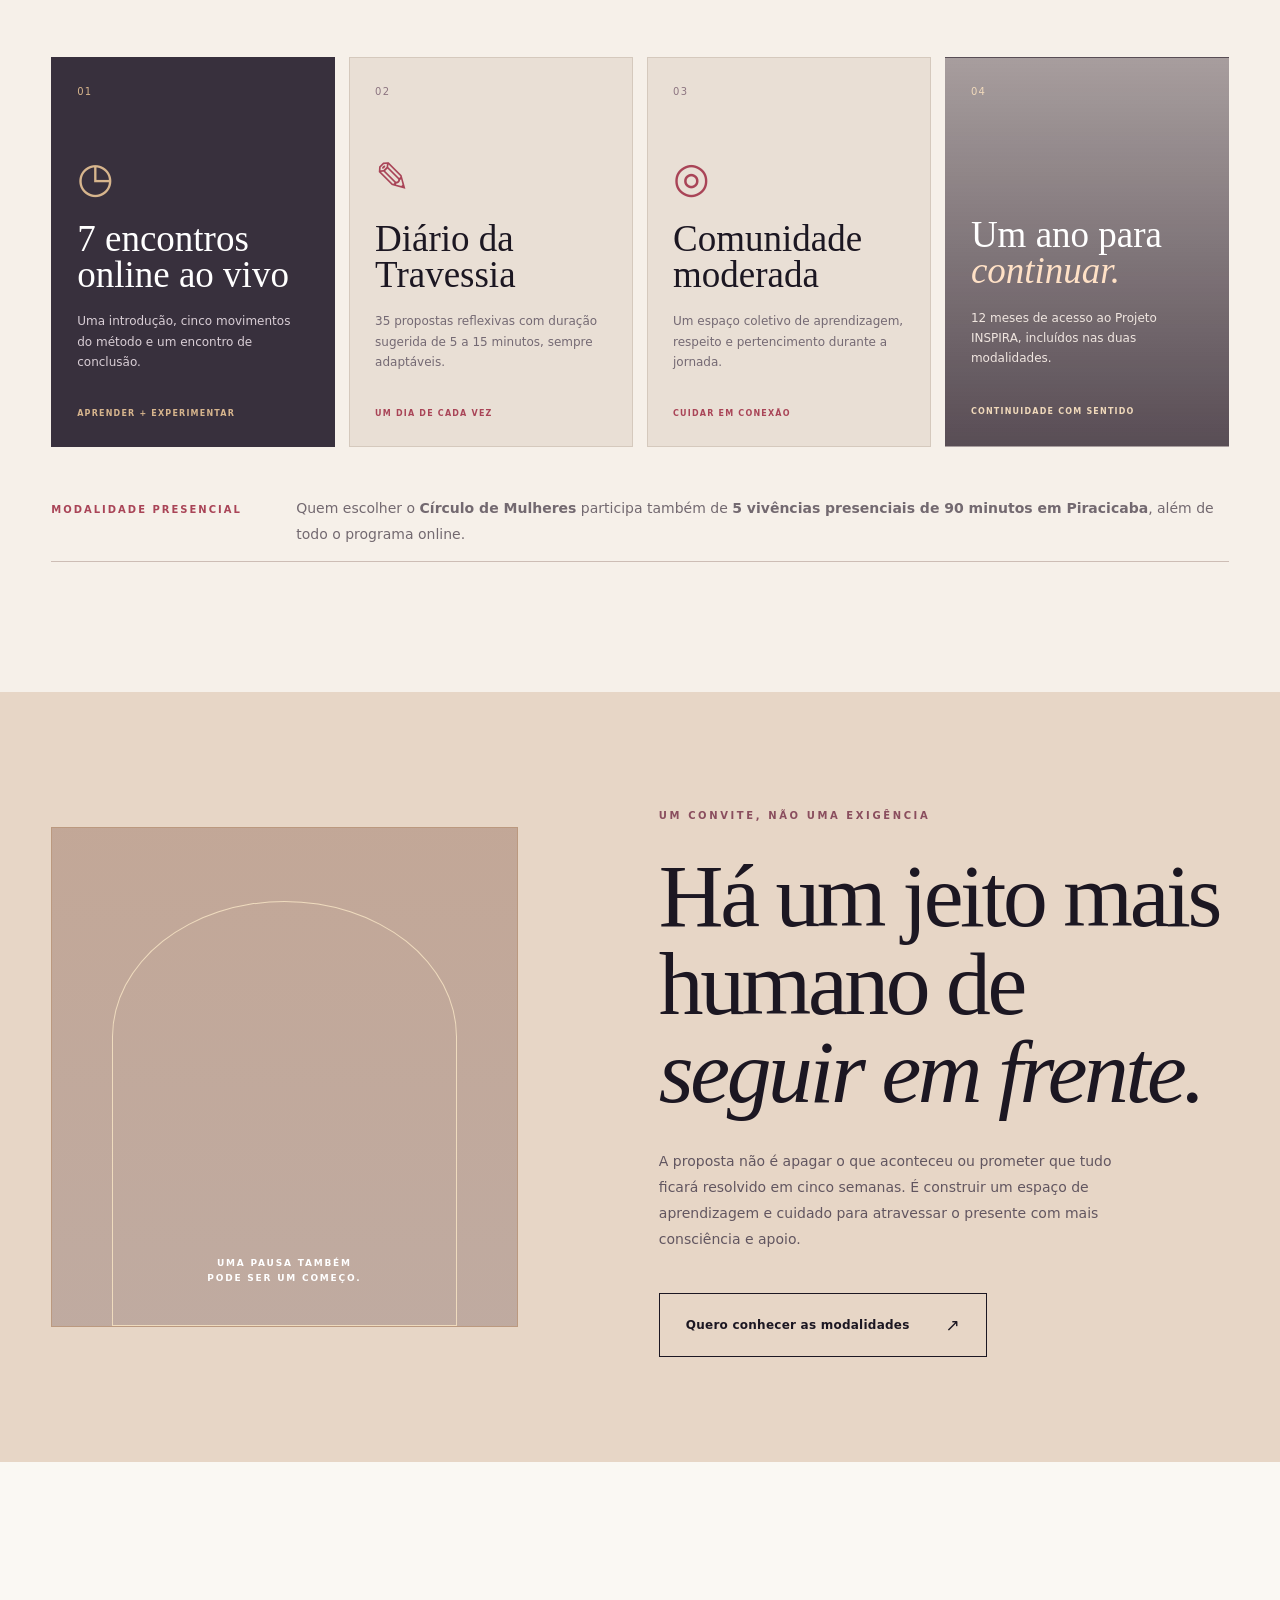
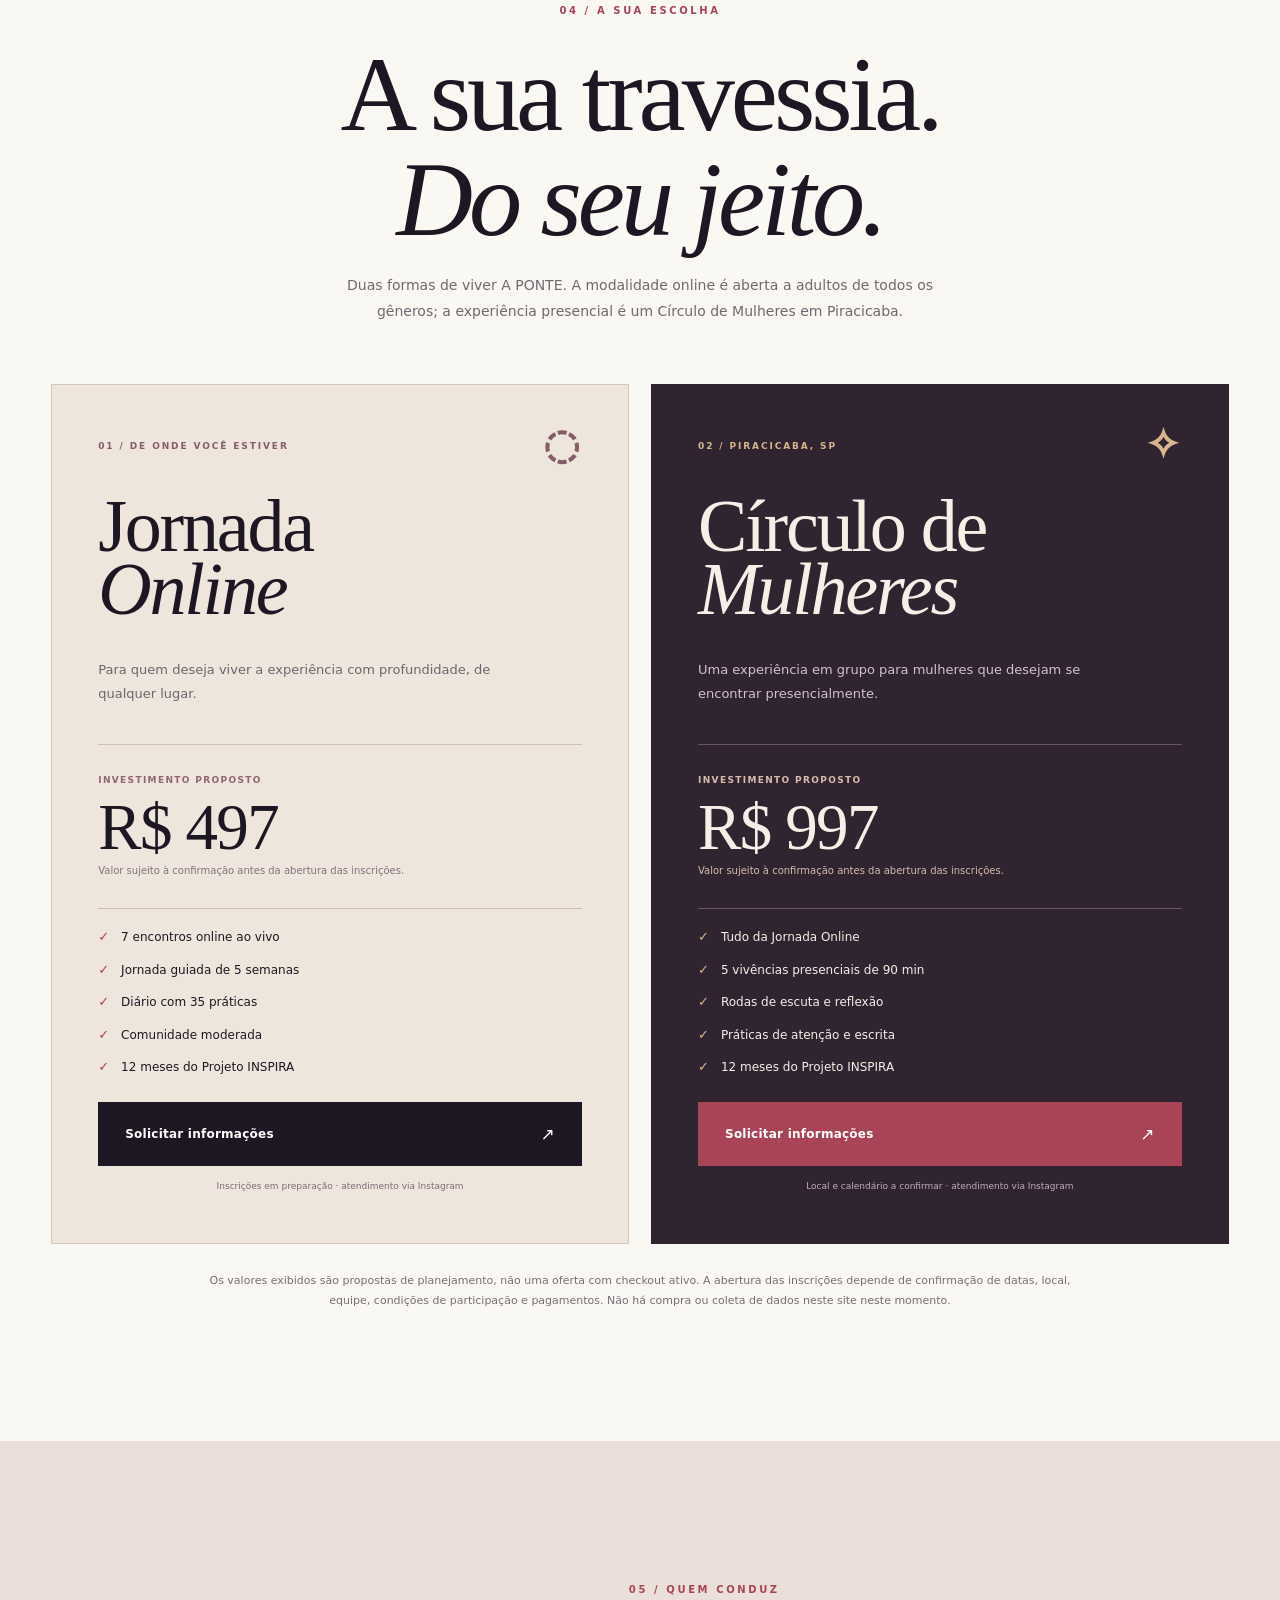
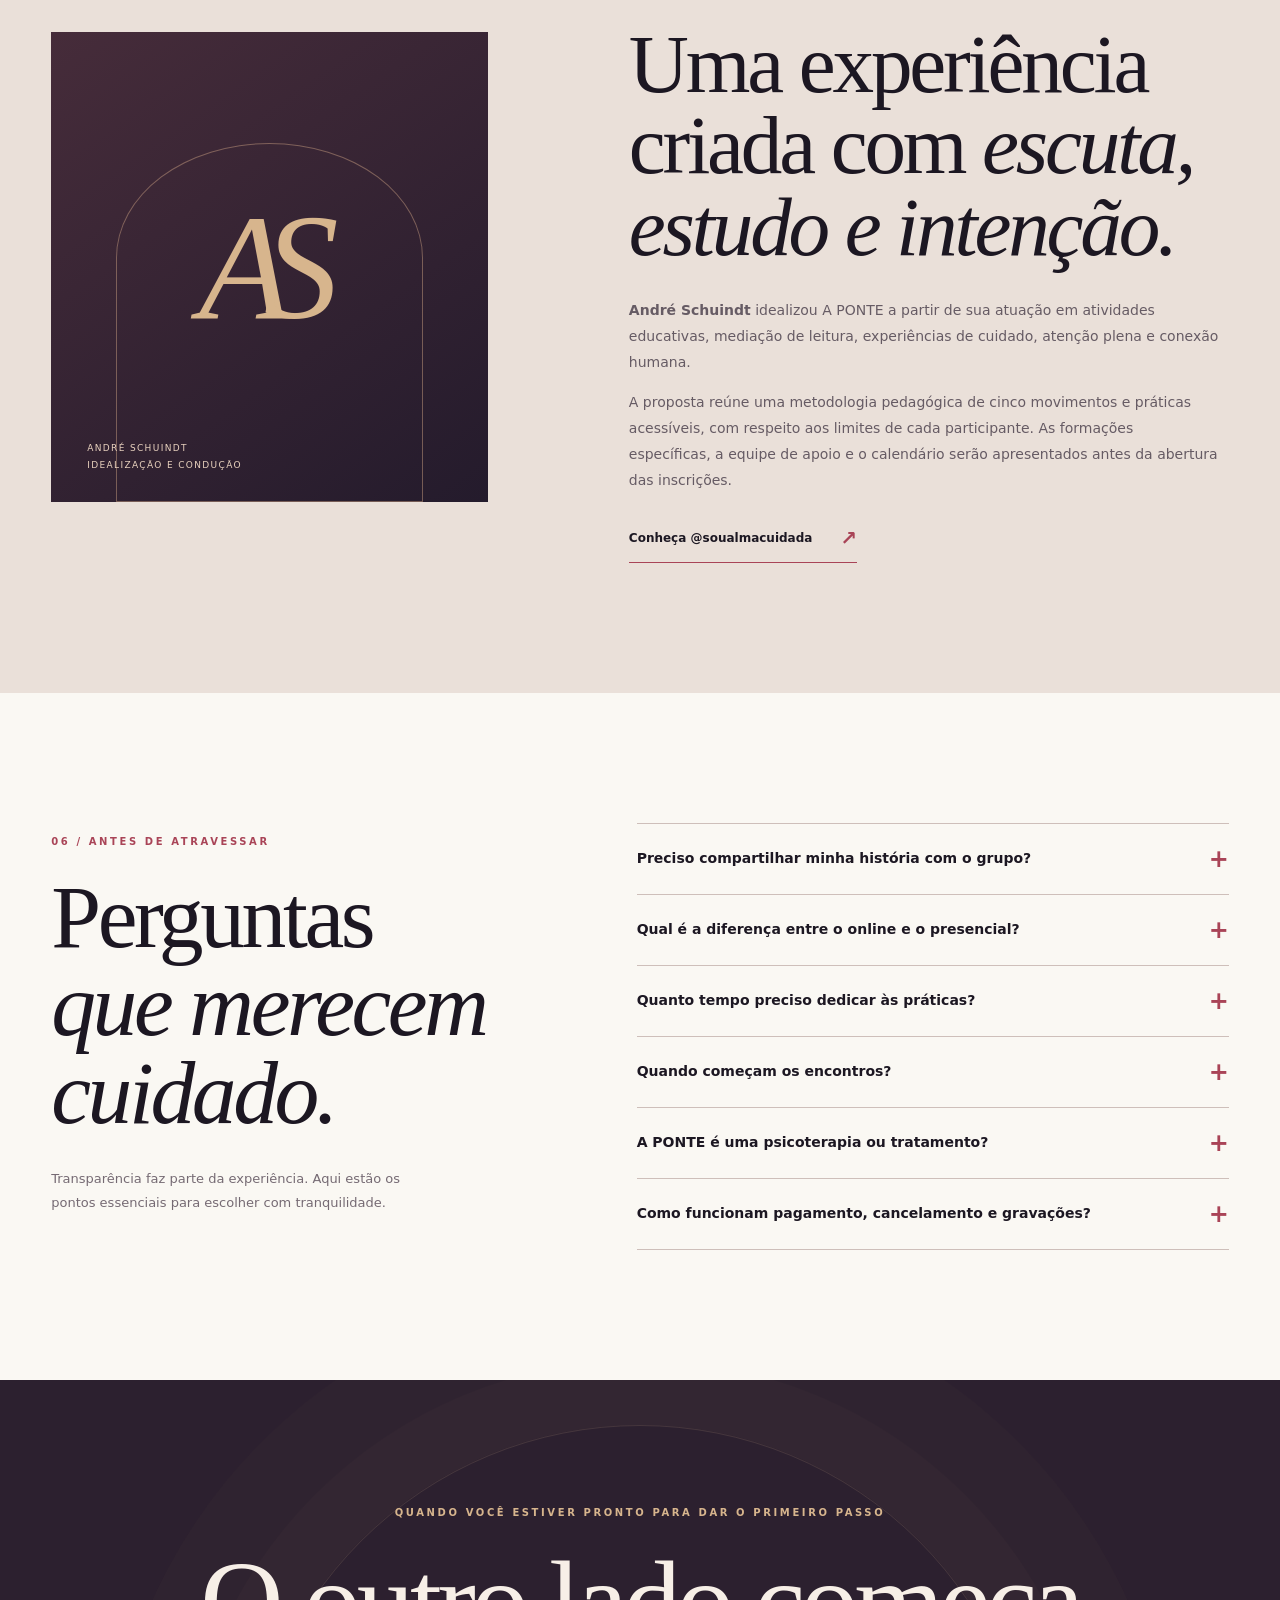
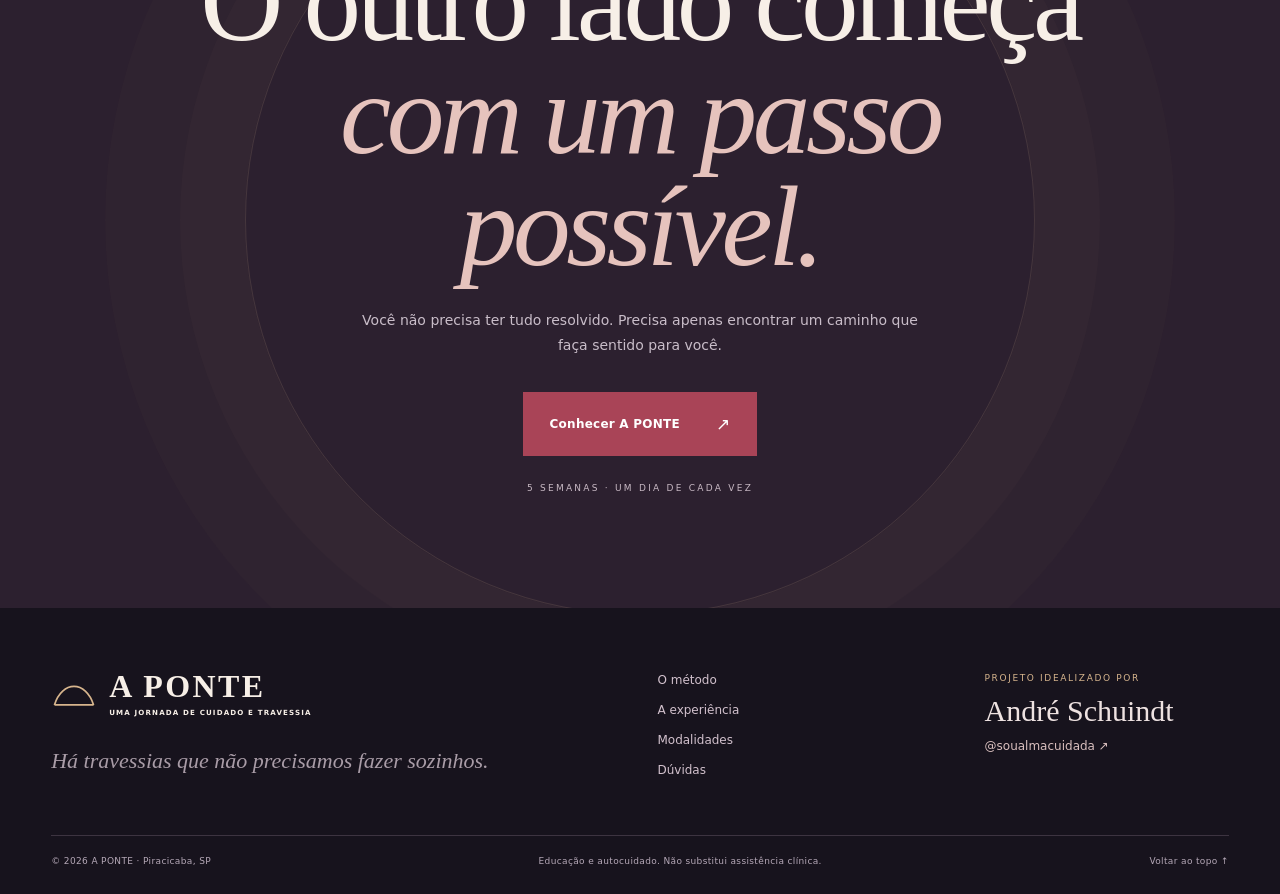
==== commit db78cee1: "fix(aponte): set live canonical domain" ====
--- a/aponte/index.html
+++ b/aponte/index.html
@@ -9,8 +9,8 @@
   <meta property="og:locale" content="pt_BR" />
   <meta property="og:title" content="A PONTE — Uma Jornada de Cuidado e Travessia" />
   <meta property="og:description" content="Há travessias que não precisamos fazer sozinhos. Conheça a jornada de cinco semanas com práticas de presença, reflexão e conexão humana." />
-  <meta property="og:url" content="https://aponte.vercel.app/" />
-  <link rel="canonical" href="https://aponte.vercel.app/" />
+  <meta property="og:url" content="https://aponte-schuindt.vercel.app/" />
+  <link rel="canonical" href="https://aponte-schuindt.vercel.app/" />
   <link rel="icon" type="image/svg+xml" href="./favicon.svg" />
   <link rel="preconnect" href="https://fonts.googleapis.com" />
   <link rel="preconnect" href="https://fonts.gstatic.com" crossorigin />
--- a/aponte/styles.css
+++ b/aponte/styles.css
@@ -0,0 +1,30 @@
+:root{--ink:#1c1722;--ink2:#29202e;--cream:#f7efe7;--paper:#faf8f3;--paper2:#eee8dd;--wine:#a94457;--clay:#c96b5d;--gold:#d7b58d;--muted:#786d76;--font-display:'Cormorant Garamond',Georgia,serif;--font-body:'DM Sans',system-ui,-apple-system,'Segoe UI',sans-serif;--shell:1220px}
+*{box-sizing:border-box}html{scroll-behavior:smooth;scroll-padding-top:82px}body{margin:0;background:var(--paper);color:var(--ink);font-family:var(--font-body);-webkit-font-smoothing:antialiased}a{color:inherit;text-decoration:none}button,a{touch-action:manipulation}a:focus-visible,button:focus-visible,summary:focus-visible{outline:3px solid var(--clay);outline-offset:5px}img,svg{display:block;max-width:100%}strong,b{font-weight:650}button{font:inherit}.shell{width:min(var(--shell),calc(100% - 8vw));margin-inline:auto}.skip-link{position:absolute;left:1rem;top:-10rem;padding:1rem;background:white;color:#111;z-index:500}.skip-link:focus{top:1rem}.progress{position:fixed;height:3px;width:0;left:0;top:0;background:var(--gold);z-index:101;pointer-events:none}.topline{display:flex;align-items:center;justify-content:space-between;gap:16px;background:#100f15;color:#c7b7b9;font-size:9px;letter-spacing:.25em;font-weight:700;padding:10px 4vw}.topline-right{opacity:.56}.header{position:sticky;top:0;z-index:90;background:rgba(28,23,34,.98);color:var(--cream);border-bottom:1px solid rgba(255,255,255,.1);transition:background .3s,box-shadow .3s}.header.scrolled{box-shadow:0 14px 34px #16101920;background:#1c1722}.nav-inner{display:flex;align-items:center;height:88px;gap:30px}.brand{display:inline-flex;align-items:center;gap:12px;flex-shrink:0;color:var(--cream)}.brand-mark{width:46px;color:var(--gold)}.brand-text{font-family:var(--font-display);font-size:30px;line-height:.85;letter-spacing:.075em;font-weight:600;white-space:nowrap}.brand-text small{display:block;font-family:var(--font-body);font-size:7.1px;letter-spacing:.16em;margin-top:10px;font-weight:600}.site-nav{display:flex;align-items:center;justify-content:center;gap:31px;flex:1}.site-nav a{font-size:12px;color:#dbd0d2;transition:color .2s}.site-nav a:hover{color:var(--gold)}.nav-cta{font-size:11px;font-weight:700;letter-spacing:.015em;white-space:nowrap;padding:15px 19px;border:1px solid #7d6677;transition:background .2s,transform .2s}.nav-cta span{margin-left:11px;color:var(--gold)}.nav-cta:hover{background:#3a2b3a;transform:translateY(-2px)}.menu-toggle{display:none;background:none;border:0;padding:12px;cursor:pointer}.menu-toggle span{display:block;background:var(--cream);width:25px;height:1.5px;margin:6px}
+.btn{display:inline-flex;align-items:center;justify-content:space-between;gap:36px;padding:21px 26px;min-height:61px;font-size:12px;font-weight:700;letter-spacing:.02em;border:1px solid transparent;transition:background .22s,color .22s,transform .22s,box-shadow .22s}.btn:hover{transform:translateY(-3px);box-shadow:0 9px 26px #110c1422}.btn span{font-size:17px;font-weight:400}.btn-primary{background:var(--wine);color:#fff}.btn-primary:hover{background:#be5366}.btn-outline{border-color:var(--ink);color:var(--ink)}.btn-outline:hover{background:var(--ink);color:var(--cream)}.btn-ink{background:var(--ink);color:#fff}.btn-ink:hover{background:#3a2b3d}.overline{font-size:10px;letter-spacing:.26em;text-transform:uppercase;font-weight:700;line-height:1.5}.text-link{display:inline-flex;align-items:center;gap:28px;border-bottom:1px solid var(--wine);padding-bottom:12px;font-size:12px;font-weight:700}.text-link span{color:var(--wine);font-size:20px}.section{padding:130px 0}.section h2,.interlude h2,.final-cta h2{font-family:var(--font-display);font-weight:500;letter-spacing:-.038em;line-height:.98;margin:0}.section h2 em,.interlude h2 em,.final-cta h2 em{font-weight:400}.section p{line-height:1.85}
+/* Hero */
+.hero{min-height:760px;position:relative;overflow:hidden;background:radial-gradient(ellipse 44% 75% at 89% 22%,#53334577 0%,transparent 69%),radial-gradient(ellipse 38% 68% at 3% 97%,#402b3677,transparent 80%),var(--ink);color:var(--cream);isolation:isolate}.hero:before{content:"";width:600px;height:600px;border:1px solid #d7b58d18;border-radius:50%;position:absolute;top:7%;left:-330px;pointer-events:none}.hero-grain{position:absolute;inset:0;opacity:.12;pointer-events:none;background-image:url("data:image/svg+xml,%3Csvg viewBox='0 0 180 180' xmlns='http://www.w3.org/2000/svg'%3E%3Cfilter id='n'%3E%3CfeTurbulence type='fractalNoise' baseFrequency='.9' numOctaves='3' stitchTiles='stitch'/%3E%3C/filter%3E%3Crect width='100%25' height='100%25' filter='url(%23n)' opacity='.15'/%3E%3C/svg%3E")}.hero-grid{min-height:715px;display:grid;grid-template-columns:1.08fr .92fr;gap:4%;align-items:center;padding-block:65px 70px}.hero-copy{position:relative;z-index:3;padding-block:25px}.eyebrow{display:flex;align-items:center;gap:18px;color:var(--gold);font-size:10px;letter-spacing:.2em;font-weight:700;margin-bottom:34px}.eyebrow-line{display:inline-block;background:var(--gold);height:1px;width:31px}.hero h1{font-family:var(--font-display);font-weight:500;font-size:clamp(68px,7.8vw,115px);line-height:.89;letter-spacing:-.047em;max-width:760px;margin:0 0 34px}.hero h1 em{font-weight:400;color:#e4c6bd}.dot{color:var(--gold)}.hero-lead{font-size:15px;line-height:1.8;max-width:510px;color:#d4c9cf;margin:0 0 33px}.hero-lead strong{color:#fff}.hero-actions{display:flex;align-items:center;gap:30px;flex-wrap:wrap}.quiet-link{font-size:11px;color:#f0dee0;white-space:nowrap}.quiet-link span{font-size:17px;margin-left:12px;color:var(--gold)}.hero-facts{display:flex;align-items:center;gap:20px;margin-top:65px;font-size:9px;color:#bbaab6;letter-spacing:.04em}.hero-facts b{color:#e7d1cf;font-family:var(--font-display);font-size:25px;font-weight:500;display:block;letter-spacing:0;margin-bottom:5px}.hero-facts i{height:34px;width:1px;background:#6a5563}.hero-scene{height:660px;position:relative;display:flex;align-items:center;justify-content:center}.scene-ring{position:absolute;width:min(112%,570px);aspect-ratio:1;border:1px solid #e9c79f27;border-radius:50%;top:3%;left:3%}.scene-ring:after{content:"";position:absolute;inset:34px;border:1px solid #e9c79f16;border-radius:50%}.hero-arch{position:relative;width:87%;height:91%;border-radius:49% 49% 5px 5px / 30% 30% 5px 5px;overflow:hidden;border:1px solid #e4c0a477;box-shadow:0 24px 55px #0d0a0f68;background:linear-gradient(180deg,#ae9481aa 0%,#7a696866 24%,#342c3b85 78%,#1c1722a3 100%),url('https://images.unsplash.com/photo-1501785888041-af3ef285b470?auto=format&fit=crop&w=1400&q=85') center center/cover}.hero-arch:before{content:"";position:absolute;inset:12px;border:1px solid #f2d8ba55;border-radius:49% 49% 2px 2px / 29% 29% 2px 2px;pointer-events:none;z-index:3}.hero-arch:after{content:"";position:absolute;inset:0;background:linear-gradient(180deg,transparent 44%,#1c172286 100%)}.hero-arch-sun{position:absolute;top:21%;left:30%;height:140px;width:140px;border-radius:50%;background:#fff1b91e;filter:blur(40px);pointer-events:none}.scene-caption{position:absolute;z-index:4;bottom:27px;left:30px;right:30px;display:flex;justify-content:space-between;gap:6px;font-size:8px;letter-spacing:.2em;color:#f5e5d9}.scene-side-note{position:absolute;right:-25px;top:42%;writing-mode:vertical-rl;letter-spacing:.24em;color:#c6a4a1;font-size:8px}.scene-badge{position:absolute;bottom:50px;left:-32px;z-index:5;display:flex;align-items:center;gap:12px;padding:19px 21px;background:#e7d3be;color:#352731;box-shadow:0 22px 30px #110b172b}.scene-badge svg{width:36px}.scene-badge span{font-family:var(--font-display);font-size:24px;line-height:1}.hero-bottom{display:flex;align-items:center;justify-content:space-between;width:min(var(--shell),calc(100% - 8vw));margin:-25px auto 0;position:relative;z-index:4;padding-bottom:27px;color:#cabec6;font-size:9px;letter-spacing:.2em}.hero-bottom a{color:var(--gold)}.hero-bottom a span{margin-left:12px;font-size:16px}.marquee{overflow:hidden;background:var(--gold);color:#3b2d35;white-space:nowrap;line-height:48px;font-size:11px;font-weight:700;letter-spacing:.22em}.marquee div{min-width:max-content;animation:travel 38s linear infinite}.marquee span{margin:0 22px;color:var(--wine)}@keyframes travel{to{transform:translateX(-45%)}}
+/* Essence */
+.essence{background:var(--paper)}.essence-grid{display:grid;grid-template-columns:26% 1fr;gap:9%}.section-index{display:flex;flex-direction:column;justify-content:space-between;align-items:flex-start}.section-number{font-size:10px;letter-spacing:.22em;color:var(--wine);font-weight:700}.mini-arch{width:120px;height:140px;border:1px solid var(--gold);border-bottom:0;border-radius:65px 65px 0 0;position:relative;margin:65px 0 15px}.mini-arch:before{content:"";position:absolute;inset:15px 15px 0;border:1px solid var(--gold);border-bottom:0;border-radius:50px 50px 0 0}.mini-arch:after{content:"";width:155px;height:1px;background:var(--gold);position:absolute;bottom:0;left:-18px}.essence-copy{max-width:840px}.essence-copy .overline{color:var(--wine);margin:0 0 25px}.essence-copy h2{font-size:clamp(56px,6.4vw,92px);margin:0 0 37px}.essence-copy>p:not(.overline){font-size:15px;color:#665b64;max-width:690px;margin-bottom:18px}.essence-copy>p strong{color:var(--ink)}.essence-copy .text-link{margin-top:21px}.essence-cards{display:grid;grid-template-columns:repeat(3,1fr);gap:18px;margin-top:100px}.essence-cards article{background:#efe9df;padding:39px 33px 37px;min-height:245px;border-top:1px solid #bda79b66}.card-symbol{font-family:var(--font-display);font-size:33px;color:var(--wine);display:block;line-height:1;margin-bottom:29px}.essence-cards h3{font-family:var(--font-display);font-size:35px;font-weight:500;margin:0 0 9px}.essence-cards p{color:#756b72;font-size:12px;line-height:1.7;margin:0}
+/* Nature visual */
+.visual-interlude{min-height:600px;position:relative;display:flex;align-items:center;overflow:hidden;color:#fff;isolation:isolate;background:#333a38}.interlude-image{position:absolute;inset:0;background:url('https://images.unsplash.com/photo-1470071459604-3b5ec3a7fe05?auto=format&fit=crop&w=2000&q=82') center 48%/cover;z-index:-2;transform:scale(1.035)}.interlude-shade{position:absolute;inset:0;background:linear-gradient(90deg,#1c1722c4 0%,#2d253a85 56%,#2d253a38),linear-gradient(0deg,#120d1e55,transparent 70%);z-index:-1}.interlude-content{padding:100px 0}.interlude-content .overline{color:#f1d3bb}.interlude h2{font-size:clamp(57px,7vw,103px);max-width:970px;margin:30px 0}.interlude h2 em{color:#f4d3c7}.interlude-content>p:last-child{font-size:16px;color:#f3eced}.interlude-corner{position:absolute;right:4vw;bottom:35px;letter-spacing:.22em;font-size:9px}
+/* Method */
+.method{background:var(--ink);color:var(--cream)}.method-heading{display:grid;grid-template-columns:1.22fr .64fr;gap:12%;align-items:end;margin-bottom:70px}.method-heading .overline{color:var(--gold);margin-bottom:29px}.method h2{font-size:clamp(66px,7.5vw,105px)}.method-heading>p{font-size:14px;line-height:1.85;color:#c8bfc7;max-width:400px}.method-list{border-top:1px solid #695768}.method-item{display:grid;grid-template-columns:100px 1.12fr 1fr 60px;gap:26px;align-items:center;padding:25px 0;border-bottom:1px solid #695768;transition:background .2s,padding .2s}.method-item:hover{background:#ffffff07;padding-inline:14px}.method-letter{width:72px;height:72px;border:1px solid #8b6370;border-radius:50%;display:grid;place-items:center;color:var(--gold);font-family:var(--font-display);font-size:47px;font-weight:500}.method-item span{color:var(--gold);font-size:9px;letter-spacing:.19em}.method-item h3{margin:8px 0 0;font-family:var(--font-display);font-size:55px;font-weight:400;line-height:1}.method-item p{font-size:12px;line-height:1.7;color:#d3c6cc;max-width:380px}.method-arrow{text-align:right;font-size:26px;color:#bea8b4}.method-note{display:flex;gap:28px;align-items:center;margin-top:48px;padding:31px 33px;background:#2b242f;border-left:3px solid var(--gold)}.method-note span{font-size:9px;color:var(--gold);letter-spacing:.2em;min-width:125px}.method-note strong{font-weight:500;font-size:14px;line-height:1.7}
+/* Experience */
+.experience{background:#f6f0e9}.exp-header{display:grid;grid-template-columns:1.35fr .65fr;gap:10%;align-items:end;margin-bottom:63px}.exp-header .overline{color:var(--wine);margin-bottom:22px}.exp-header h2{font-size:clamp(62px,7vw,97px)}.exp-header>p{max-width:385px;color:#665b64;font-size:14px}.exp-grid{display:grid;grid-template-columns:repeat(4,1fr);gap:14px}.exp-feature{min-height:390px;padding:28px 25px;display:flex;flex-direction:column;align-items:flex-start;background:#e9dfd5;border:1px solid #d5c9bd;position:relative}.exp-n{font-size:10px;letter-spacing:.13em;color:#8d7581}.exp-icon{font-family:var(--font-display);font-size:42px;color:var(--wine);margin-top:60px;margin-bottom:22px;line-height:1}.exp-feature h3{font-family:var(--font-display);font-size:37px;font-weight:500;line-height:.98;margin:0 0 18px}.exp-feature p{font-size:12px;color:#746973;line-height:1.7;margin:0 0 30px}.exp-foot{font-size:8px;letter-spacing:.15em;margin-top:auto;font-weight:700;color:var(--wine)}.exp-feature-dark{background:#38303d;color:#fff;border-color:#38303d}.exp-feature-dark .exp-n,.exp-feature-dark .exp-foot,.exp-feature-dark .exp-icon{color:var(--gold)}.exp-feature-dark p{color:#d9ced6}.exp-feature-photo{background:linear-gradient(180deg,#31222d66,#2c1f2bc7),url('https://images.unsplash.com/photo-1470252649378-9c29740c9fa8?auto=format&fit=crop&w=900&q=80') center/cover;color:#fff;border-color:transparent;justify-content:space-between}.exp-feature-photo .exp-n,.exp-feature-photo .exp-foot{color:#f0d9bb}.exp-feature-photo p{color:#f0e6e0}.exp-feature-photo h3 em{color:#ffe1c6}.exp-subnote{display:flex;align-items:baseline;gap:40px;border-bottom:1px solid #cdbdb5;padding:35px 0 0}.exp-subnote span{font-size:10px;letter-spacing:.2em;color:var(--wine);min-width:205px;font-weight:700}.exp-subnote p{font-size:14px;color:#736970}
+/* Invitation */
+.invitation{background:#e7d6c6;padding:105px 0}.invitation-layout{display:grid;grid-template-columns:.9fr 1.1fr;gap:12%;align-items:center}.invitation-frame{min-height:500px;position:relative;border:1px solid #bb997f;display:flex;align-items:flex-end;justify-content:center;overflow:hidden;background:linear-gradient(180deg,#ad8c7ca1,#74585958),url('https://images.unsplash.com/photo-1500534623283-312aade485b7?auto=format&fit=crop&w=1100&q=82') center/cover}.invitation-frame:before{content:"";position:absolute;width:74%;height:85%;border:1px solid #efdbbe;bottom:0;border-radius:50% 50% 0 0/32% 32% 0 0}.invitation-frame span{position:relative;z-index:2;font-size:9px;font-weight:700;letter-spacing:.2em;color:#fff;text-align:center;padding:40px;line-height:1.7}.invitation-copy .overline{color:#8a4e5e}.invitation-copy h2{font-size:clamp(65px,7vw,99px);margin:26px 0 34px}.invitation-copy>p:not(.overline){font-size:14px;color:#625660;max-width:490px}.invitation-copy .btn{margin-top:26px}
+/* Plans */
+.plans{background:var(--paper)}.plans-head{text-align:center;max-width:780px;margin:0 auto 60px}.plans-head .overline{color:var(--wine)}.plans-head h2{font-size:clamp(72px,8.3vw,115px);margin:22px 0}.plans-head>p:last-child{max-width:610px;margin:0 auto;font-size:14px;color:#736770}.plans-grid{display:grid;grid-template-columns:1fr 1fr;gap:22px}.plan-card{padding:48px 46px;display:flex;flex-direction:column;min-height:695px}.plan-light{border:1px solid #d6c5bc;background:#eee5dc}.plan-dark{background:#302430;color:var(--cream);border:1px solid #302430}.plan-top{display:flex;justify-content:space-between;align-items:center;font-size:9px;letter-spacing:.21em;font-weight:700;color:#855d67}.plan-symbol{font-family:var(--font-display);font-size:42px;line-height:.6}.plan-dark .plan-top{color:var(--gold)}.plan-card h3{font-family:var(--font-display);font-weight:500;line-height:.86;letter-spacing:-.03em;font-size:74px;margin:36px 0 23px}.plan-card h3 em{font-weight:400}.plan-desc{font-size:13px;color:#6f646d;line-height:1.8;max-width:400px;min-height:48px}.plan-dark .plan-desc{color:#d3c3cf}.plan-price{padding:30px 0;margin:25px 0 18px;border-top:1px solid #d1bdba;border-bottom:1px solid #d1bdba;display:flex;flex-direction:column}.plan-price span{font-size:9px;letter-spacing:.15em;color:#8e6672;font-weight:700}.plan-price strong{font-family:var(--font-display);font-size:65px;font-weight:500;letter-spacing:-.025em;line-height:1.1;margin-top:7px}.plan-price small{font-size:10px;color:#82727b;line-height:1.5}.plan-dark .plan-price{border-color:#675363}.plan-dark .plan-price span,.plan-dark .plan-price small{color:#d6bcae}.plan-card ul{list-style:none;padding:0;margin:0 0 25px;display:grid;gap:13px}.plan-card li{font-size:12px;line-height:1.5;display:flex;gap:12px;align-items:baseline}.plan-card li:before{content:'✓';font-size:13px;font-weight:700;color:var(--wine)}.plan-dark li:before{color:var(--gold)}.plan-card .btn{margin-top:auto;width:100%}.plan-caution{font-size:9px;text-align:center;line-height:1.6;margin:12px 0 0;color:#7f6b75}.plan-dark .plan-caution{color:#c2adbb}.plans-disclaimer{font-size:11px;color:#786e77;max-width:900px;margin:27px auto 0;text-align:center;line-height:1.8}
+/* Facilitator */
+.facilitator{background:#eae0d9}.facilitator-grid{display:grid;grid-template-columns:.8fr 1.1fr;gap:12%;align-items:center}.facilitator-visual{min-height:470px;background:linear-gradient(145deg,#462c3a,#241b2c);display:flex;align-items:center;justify-content:center;flex-direction:column;position:relative;color:var(--gold);overflow:hidden}.facilitator-visual:before{content:"";width:70%;height:76%;border:1px solid #be967b85;border-radius:50% 50% 0 0/32% 32% 0 0;position:absolute;bottom:0}.facilitator-monogram{font-family:var(--font-display);font-size:150px;font-style:italic;font-weight:400;letter-spacing:-.18em;margin-left:-28px;z-index:2}.facilitator-visual>span{position:absolute;z-index:2;bottom:28px;left:36px;color:#ead3bf;font-size:9px;line-height:1.9;letter-spacing:.15em}.facilitator-grid .overline{color:var(--wine)}.facilitator-grid h2{font-size:clamp(62px,6.5vw,87px);margin:24px 0 30px}.facilitator-grid p:not(.overline){color:#665b64;font-size:14px;max-width:590px}.facilitator-grid .text-link{margin-top:18px}
+/* FAQ */
+.faq{background:var(--paper)}.faq-grid{display:grid;grid-template-columns:.75fr 1fr;gap:12%;align-items:start}.faq .overline{color:var(--wine)}.faq h2{font-size:clamp(65px,7vw,94px);margin:22px 0 30px}.faq-grid>div:first-child>p:last-child{font-size:13px;color:#756a73;max-width:360px}.faq-items{border-top:1px solid #cebfba}.faq-items details{border-bottom:1px solid #cebfba}.faq-items summary{cursor:pointer;list-style:none;display:flex;justify-content:space-between;gap:20px;font-size:14px;font-weight:650;padding:26px 0}.faq-items summary::-webkit-details-marker{display:none}.faq-items summary span{font-size:24px;color:var(--wine);line-height:.75;transition:transform .3s}.faq-items details[open] summary span{transform:rotate(45deg)}.answer{font-size:13px;line-height:1.9;color:#695e67;padding:0 55px 24px 0}
+/* Final/Footer */
+.final-cta{position:relative;background:#2c202f;color:var(--cream);min-height:595px;display:flex;align-items:center;overflow:hidden;isolation:isolate}.final-halo{position:absolute;z-index:-1;width:790px;height:790px;border-radius:50%;left:calc(50% - 395px);top:45px;border:1px solid #d7b58d26;box-shadow:0 0 0 65px #d7b58d06,0 0 0 140px #d7b58d04}.final-inner{text-align:center;padding:115px 0;max-width:930px}.final-cta .overline{color:var(--gold)}.final-cta h2{font-size:clamp(75px,9vw,128px);margin:25px 0}.final-cta h2 em{color:#e6c3bd}.final-inner>p:not(.overline){font-size:14px;max-width:580px;margin:0 auto 33px;color:#c9bdc9;line-height:1.8}.final-inner>.btn{margin-bottom:27px}.final-inner>span{display:block;font-size:9px;letter-spacing:.25em;color:#c8b9c4}.footer{background:#17131d;color:#eee2e1}.footer-main{display:grid;grid-template-columns:1.4fr .6fr .7fr;gap:10%;padding-top:65px;padding-bottom:58px}.footer-brand .brand-text{font-size:32px}.footer-main>div:first-child>p{color:#a99ca7;font-family:var(--font-display);font-style:italic;font-size:22px;margin:32px 0 0}.footer-links{display:flex;flex-direction:column;gap:16px;font-size:12px;color:#d2c1cd}.footer-contact{display:flex;flex-direction:column;gap:11px}.footer-contact>span{letter-spacing:.18em;font-size:9px;color:var(--gold)}.footer-contact strong{font-family:var(--font-display);font-weight:500;font-size:30px}.footer-contact a{font-size:12px;color:#d9bfbe}.footer-bottom{border-top:1px solid #3d3441;display:flex;justify-content:space-between;gap:18px;padding:20px 0 28px;font-size:9px;letter-spacing:.04em;color:#b5a8b7}.mobile-sticky{display:none}
+/* Animation */
+@media(prefers-reduced-motion:no-preference){[data-reveal]{opacity:0;transform:translateY(22px);transition:opacity .8s ease,transform .8s ease}[data-reveal].is-visible{opacity:1;transform:none}.hero-scene[data-reveal]{transition-delay:.16s}.method-item[data-reveal]{transition-duration:.55s}}
+@media(max-width:1150px){.shell{width:min(var(--shell),calc(100% - 7vw))}.site-nav{gap:20px}.site-nav a{font-size:11px}.nav-cta{padding:14px 12px}.hero h1{font-size:clamp(66px,7.7vw,94px)}.hero-grid{gap:20px}.hero-scene{height:570px}.hero-facts{gap:12px}.scene-side-note{right:0}.method-item{grid-template-columns:77px 1fr 1fr 35px;gap:16px}.method-item h3{font-size:47px}.exp-feature{padding:25px 20px}.exp-feature h3{font-size:33px}.plan-card{padding:42px 34px}}
+@media(max-width:900px){.topline-right{display:none}.nav-inner{height:75px}.site-nav{display:none;position:absolute;top:75px;left:0;right:0;background:#241b2a;padding:23px 5%;border-top:1px solid #493b4e;box-shadow:0 20px 30px #15101856;flex-direction:column;align-items:stretch;gap:0}.site-nav.is-open{display:flex}.site-nav a{font-size:14px;padding:15px;border-bottom:1px solid #433746}.nav-cta{margin-left:auto}.menu-toggle{display:block}.hero-grid{grid-template-columns:1fr .72fr;padding:50px 0}.hero h1{font-size:clamp(67px,8.4vw,90px)}.hero-scene{height:535px}.hero-arch{width:95%;height:87%}.scene-badge{left:-10px;padding:12px}.scene-badge span{font-size:19px}.hero-lead{font-size:13px}.hero-facts{flex-wrap:wrap;margin-top:35px}.hero-facts span{font-size:8px}.hero-bottom{margin:0 auto}.essence-grid{grid-template-columns:18% 1fr;gap:5%}.essence-cards{margin-top:65px}.method-heading,.exp-header{gap:5%}.method h2,.exp-header h2{font-size:72px}.exp-grid{grid-template-columns:repeat(2,1fr)}.exp-feature{min-height:330px}.exp-icon{margin-top:25px}.invitation-layout{gap:7%}.invitation-frame{min-height:425px}.plan-card h3{font-size:63px}.facilitator-grid{gap:7%}.facilitator-visual{min-height:410px}.faq-grid{gap:7%}}
+@media(max-width:640px){html{scroll-padding-top:72px}.shell{width:calc(100% - 36px)}.topline{padding:9px 18px;font-size:8px;justify-content:center;letter-spacing:.17em}.nav-inner{height:69px}.brand-mark{width:36px}.brand-text{font-size:26px}.brand-text small{font-size:6.5px;letter-spacing:.11em}.nav-cta{display:none}.site-nav{top:69px}.section{padding:76px 0}.overline{font-size:9px}.hero{min-height:auto}.hero-grid{display:flex;flex-direction:column;padding:54px 0 35px;gap:38px}.hero-copy{padding:0}.eyebrow{font-size:8px;letter-spacing:.12em;margin-bottom:25px;gap:10px}.eyebrow-line{width:19px}.hero h1{font-size:clamp(64px,13vw,84px);letter-spacing:-.045em;line-height:.87;max-width:560px;margin-bottom:25px}.hero-lead{font-size:13px;max-width:500px;margin-bottom:25px}.hero-actions{gap:17px}.hero-actions .btn{width:100%}.quiet-link{width:100%;display:block;text-align:center;margin-top:3px}.hero-facts{justify-content:space-between;gap:9px;margin-top:32px}.hero-facts b{font-size:22px}.hero-facts i{height:28px}.hero-scene{height:480px;width:100%;max-width:480px}.hero-arch{width:84%;height:98%}.scene-ring{width:100%;left:0;top:-5%}.scene-side-note{right:-5px}.scene-badge{left:-3px;bottom:34px}.scene-caption{font-size:7px}.hero-bottom{width:calc(100% - 36px);padding:0 0 26px;font-size:8px}.hero-bottom>span{max-width:220px}.hero-bottom a{font-size:8px}.marquee{line-height:41px;font-size:10px}.essence-grid{display:block}.section-index{display:none}.essence-copy h2{font-size:clamp(57px,12vw,77px);margin-bottom:25px}.essence-copy>p:not(.overline){font-size:13px}.essence-cards{grid-template-columns:1fr;gap:10px;margin-top:47px}.essence-cards article{min-height:auto;padding:29px}.card-symbol{margin-bottom:13px}.essence-cards h3{font-size:32px}.visual-interlude{min-height:480px}.interlude-content{padding:70px 0}.interlude h2{font-size:clamp(56px,11vw,75px)}.interlude-content>p:last-child{font-size:13px}.method-heading,.exp-header{display:block;margin-bottom:35px}.method h2,.exp-header h2{font-size:clamp(58px,11.5vw,75px)}.method-heading>p,.exp-header>p{font-size:12px;margin-top:24px}.method-item{grid-template-columns:54px 1fr 22px;gap:11px;padding:19px 0}.method-letter{width:48px;height:48px;font-size:33px}.method-item h3{font-size:43px;margin-top:3px}.method-item span{font-size:8px}.method-item p{grid-column:2 / -1;font-size:11px;margin:0}.method-arrow{grid-column:3;grid-row:1;font-size:18px}.method-note{display:block;margin-top:30px;padding:25px}.method-note span{display:block;margin-bottom:14px}.method-note strong{font-size:12px}.exp-grid{grid-template-columns:1fr 1fr;gap:9px}.exp-feature{padding:18px 14px;min-height:300px}.exp-icon{font-size:32px;margin-top:27px;margin-bottom:20px}.exp-feature h3{font-size:28px}.exp-feature p{font-size:10px}.exp-foot{font-size:7px;letter-spacing:.07em}.exp-feature-photo{min-height:300px}.exp-subnote{display:block;padding:24px 0}.exp-subnote p{font-size:12px}.invitation{padding:65px 0}.invitation-layout{display:flex;flex-direction:column;gap:45px}.invitation-frame{width:100%;min-height:390px}.invitation-copy h2{font-size:clamp(63px,12vw,80px)}.invitation-copy>p:not(.overline){font-size:13px}.invitation-copy .btn{width:100%}.plans-head h2{font-size:clamp(68px,13vw,91px)}.plans-head>p:last-child{font-size:12px}.plans-grid{grid-template-columns:1fr;gap:15px}.plan-card{min-height:auto;padding:32px 27px}.plan-card h3{font-size:70px;margin:30px 0 12px}.plan-desc{font-size:12px;min-height:0}.plan-price{margin:18px 0;padding:22px 0}.plan-price strong{font-size:58px}.plan-card .btn{margin-top:20px}.plans-disclaimer{font-size:10px}.facilitator-grid,.faq-grid{display:flex;flex-direction:column;gap:40px}.facilitator-visual{width:100%;min-height:390px}.facilitator-grid h2,.faq h2{font-size:clamp(62px,12vw,78px)}.facilitator-grid p:not(.overline){font-size:12px}.faq-items{width:100%}.faq-items summary{font-size:12px;padding:20px 0}.answer{font-size:11px;padding-right:15px}.final-cta{min-height:540px}.final-inner{padding:80px 0}.final-cta h2{font-size:clamp(69px,12vw,95px)}.final-inner>p:not(.overline){font-size:12px}.final-inner .btn{width:100%}.footer-main{grid-template-columns:1fr 1fr;gap:40px 20px;padding:48px 0}.footer-main>div:first-child{grid-column:span 2}.footer-contact strong{font-size:24px}.footer-bottom{display:flex;flex-wrap:wrap;gap:10px;font-size:8px;padding-bottom:90px}.footer-bottom span:nth-child(2){width:100%;order:3}.mobile-sticky{display:block;position:fixed;z-index:80;bottom:0;left:0;right:0;padding:10px 15px max(10px,env(safe-area-inset-bottom));background:rgba(28,23,34,.98);box-shadow:0 -5px 32px #0003}.mobile-sticky a{display:flex;justify-content:center;align-items:center;gap:20px;background:var(--wine);color:#fff;padding:15px;font-size:12px;font-weight:700}.mobile-sticky span{font-size:17px}}
+@media(max-width:380px){.hero h1{font-size:62px}.scene-badge{left:0}.hero-scene{height:400px}.hero-facts{gap:7px}.hero-facts span{font-size:7px}.exp-feature h3{font-size:25px}.exp-feature{padding:16px 10px}.method-item h3{font-size:38px}}
+@media(prefers-reduced-motion:reduce){html{scroll-behavior:auto}.marquee div{animation:none}*,*:before,*:after{transition-duration:.01ms!important;animation-duration:.01ms!important}}
